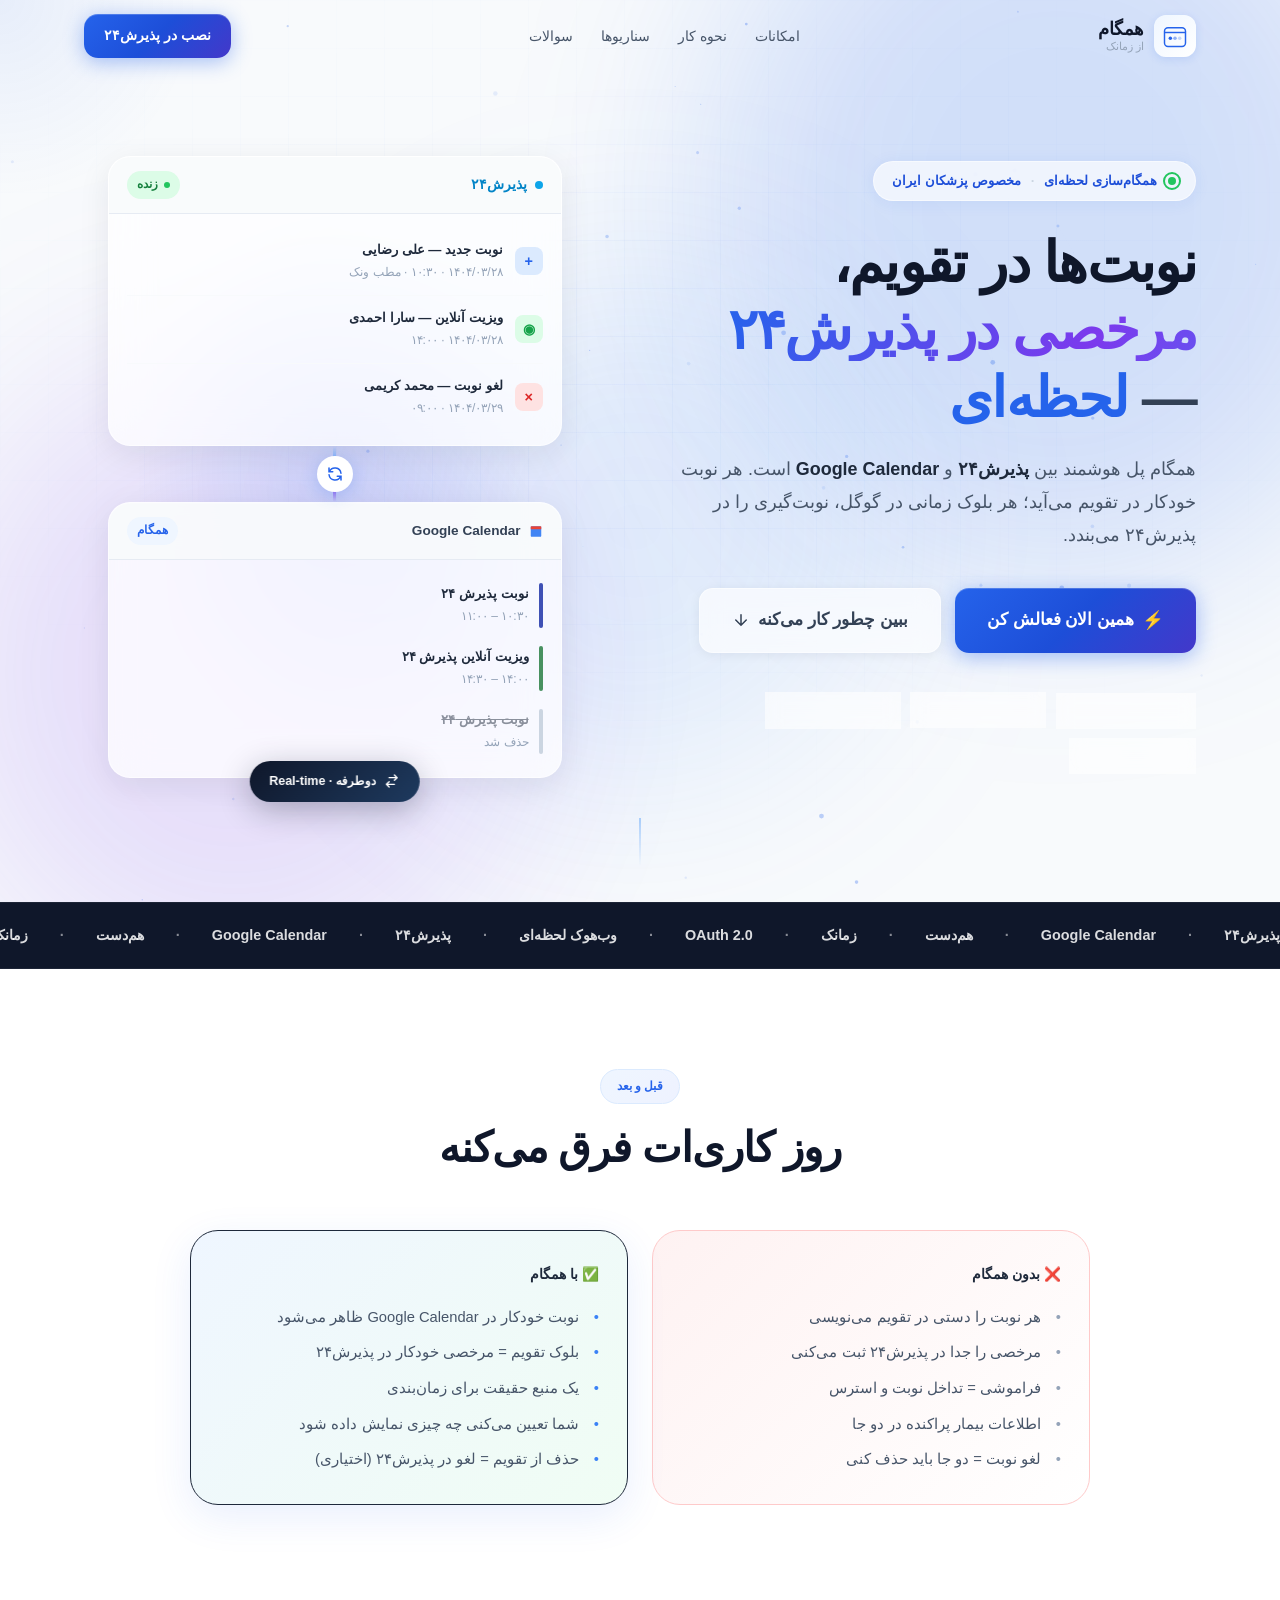
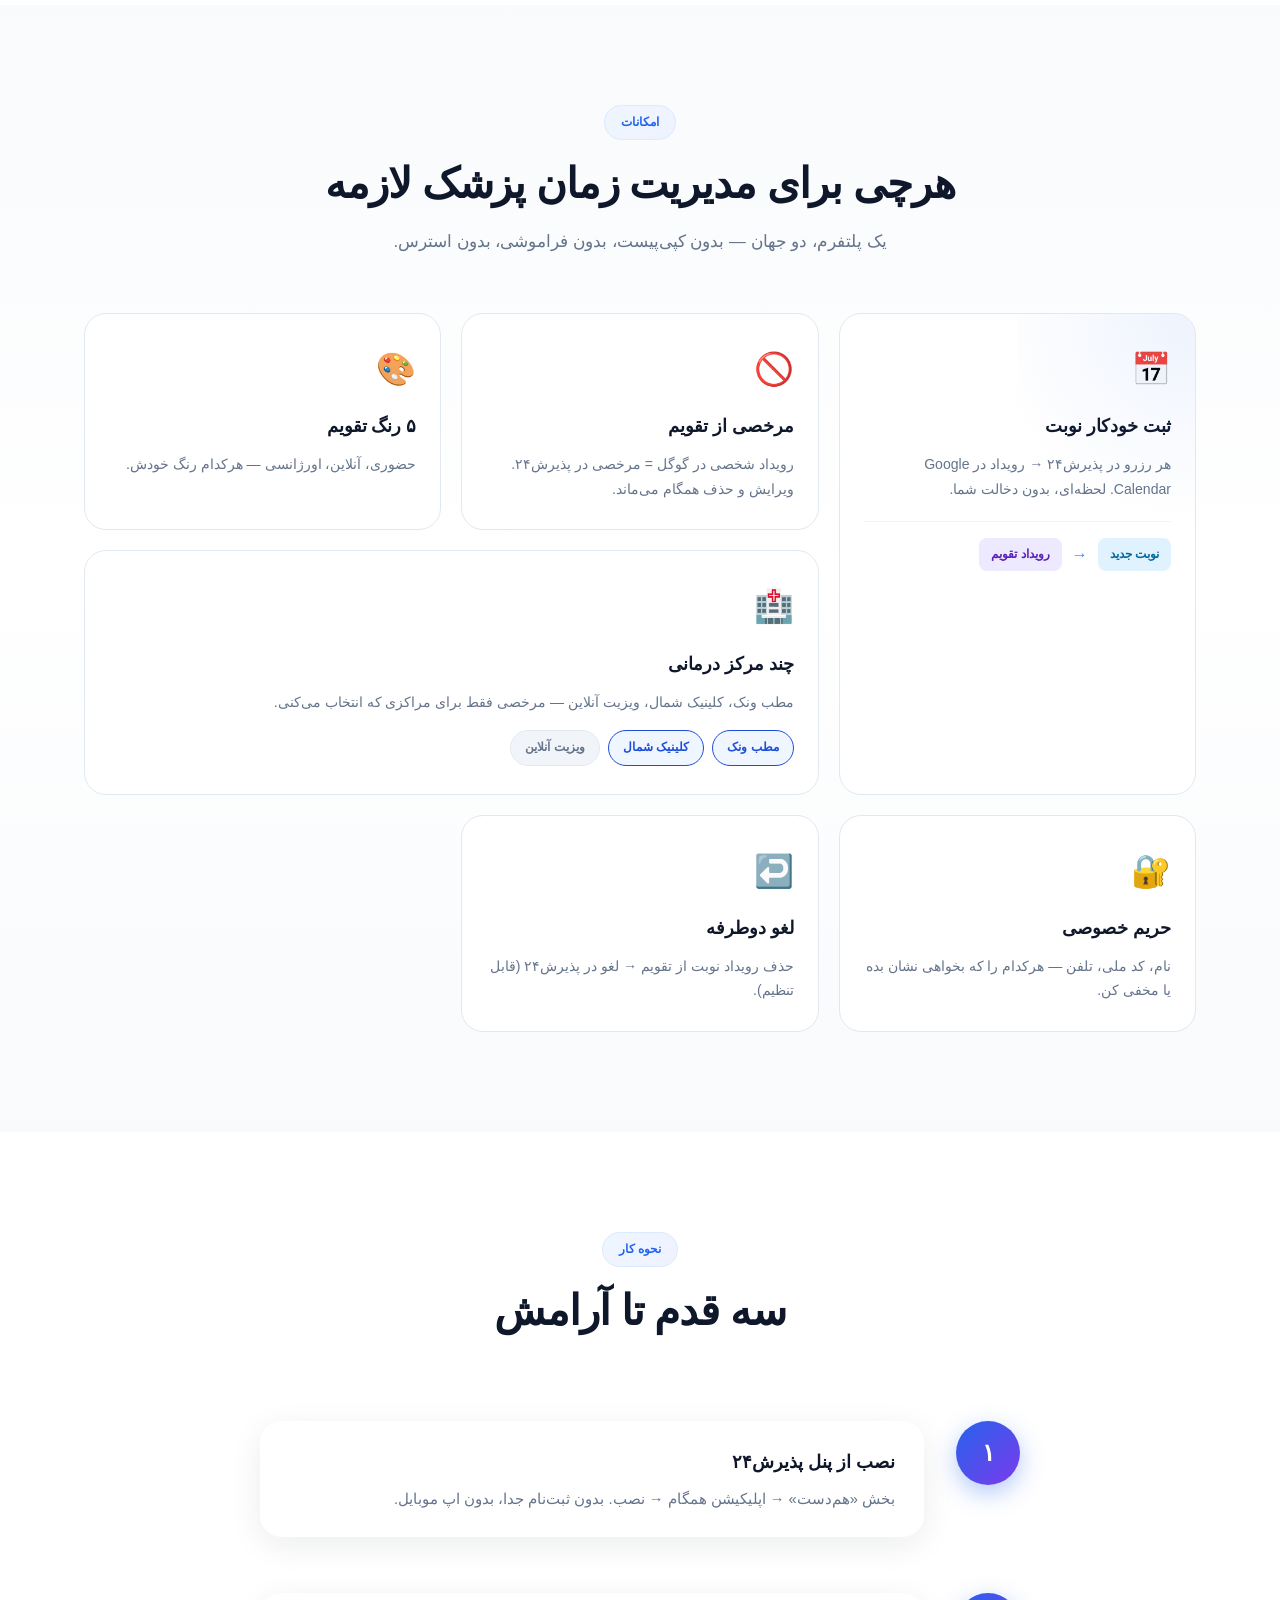
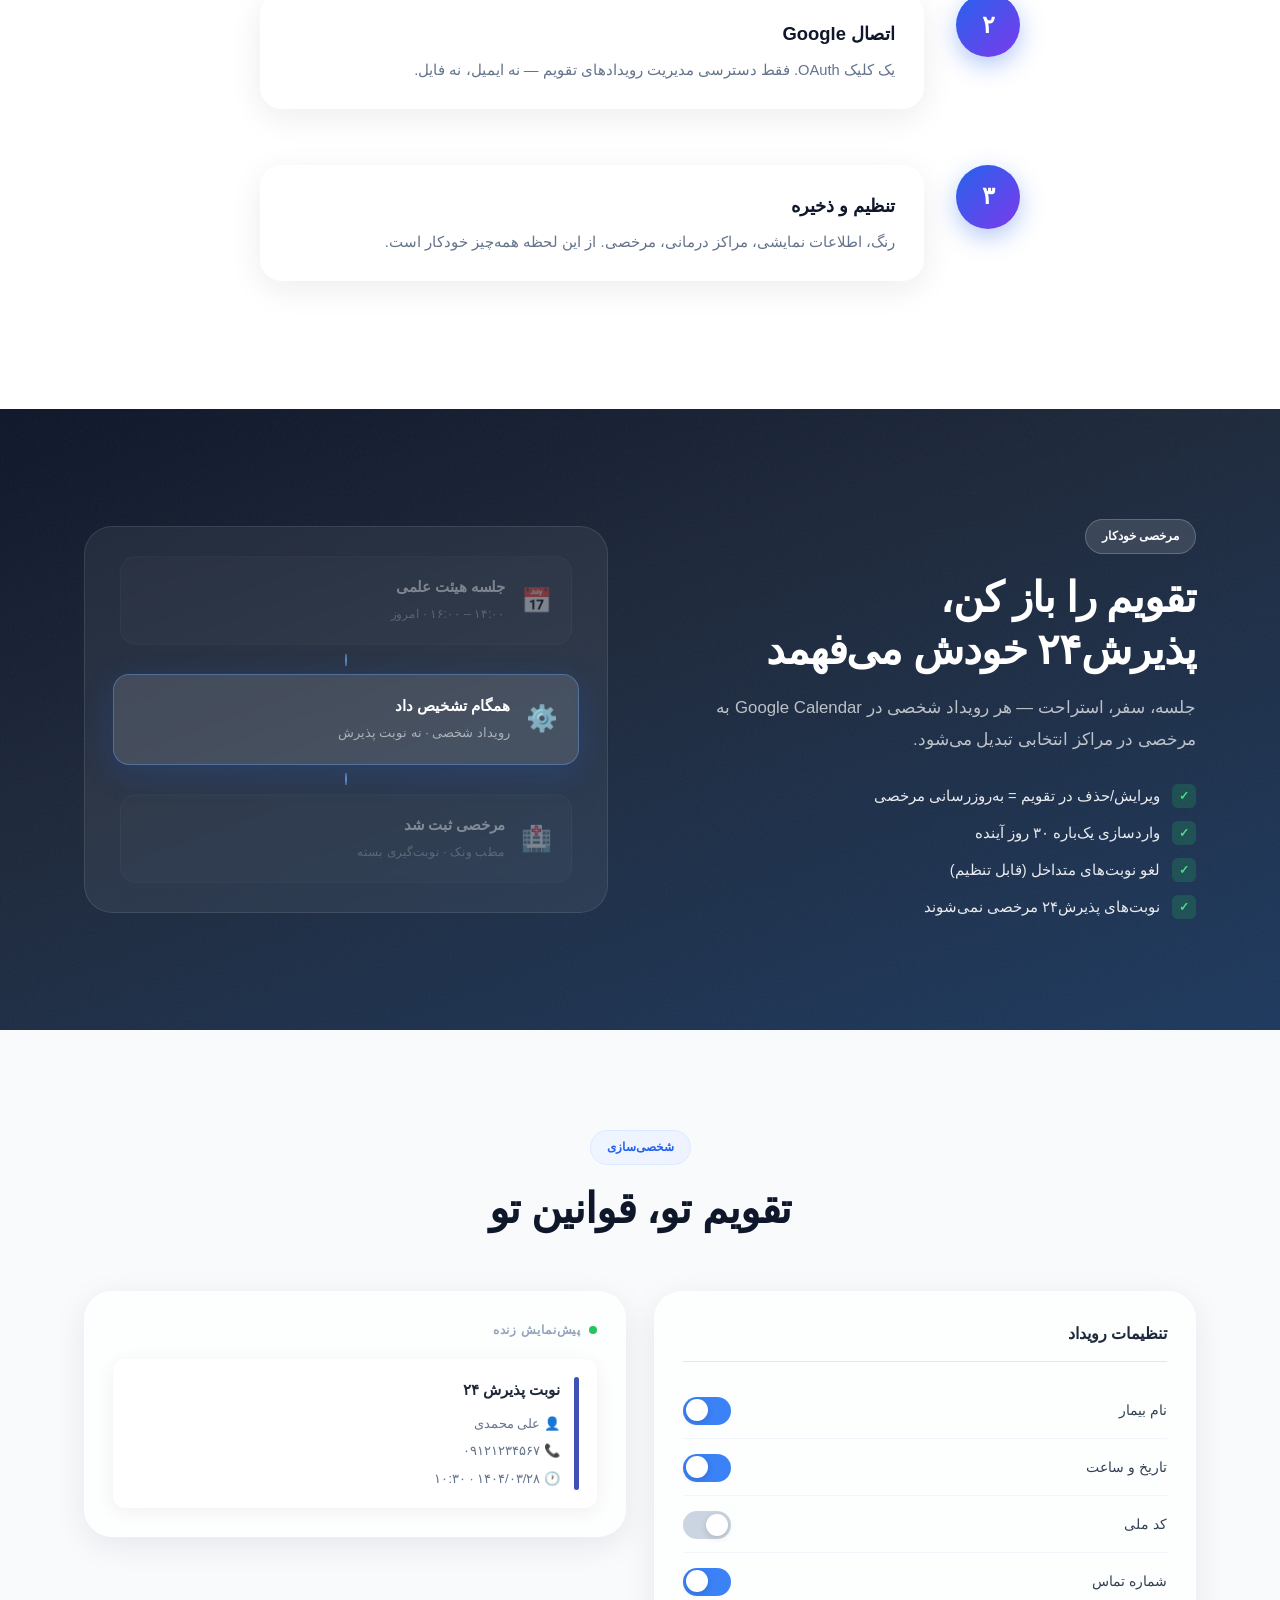
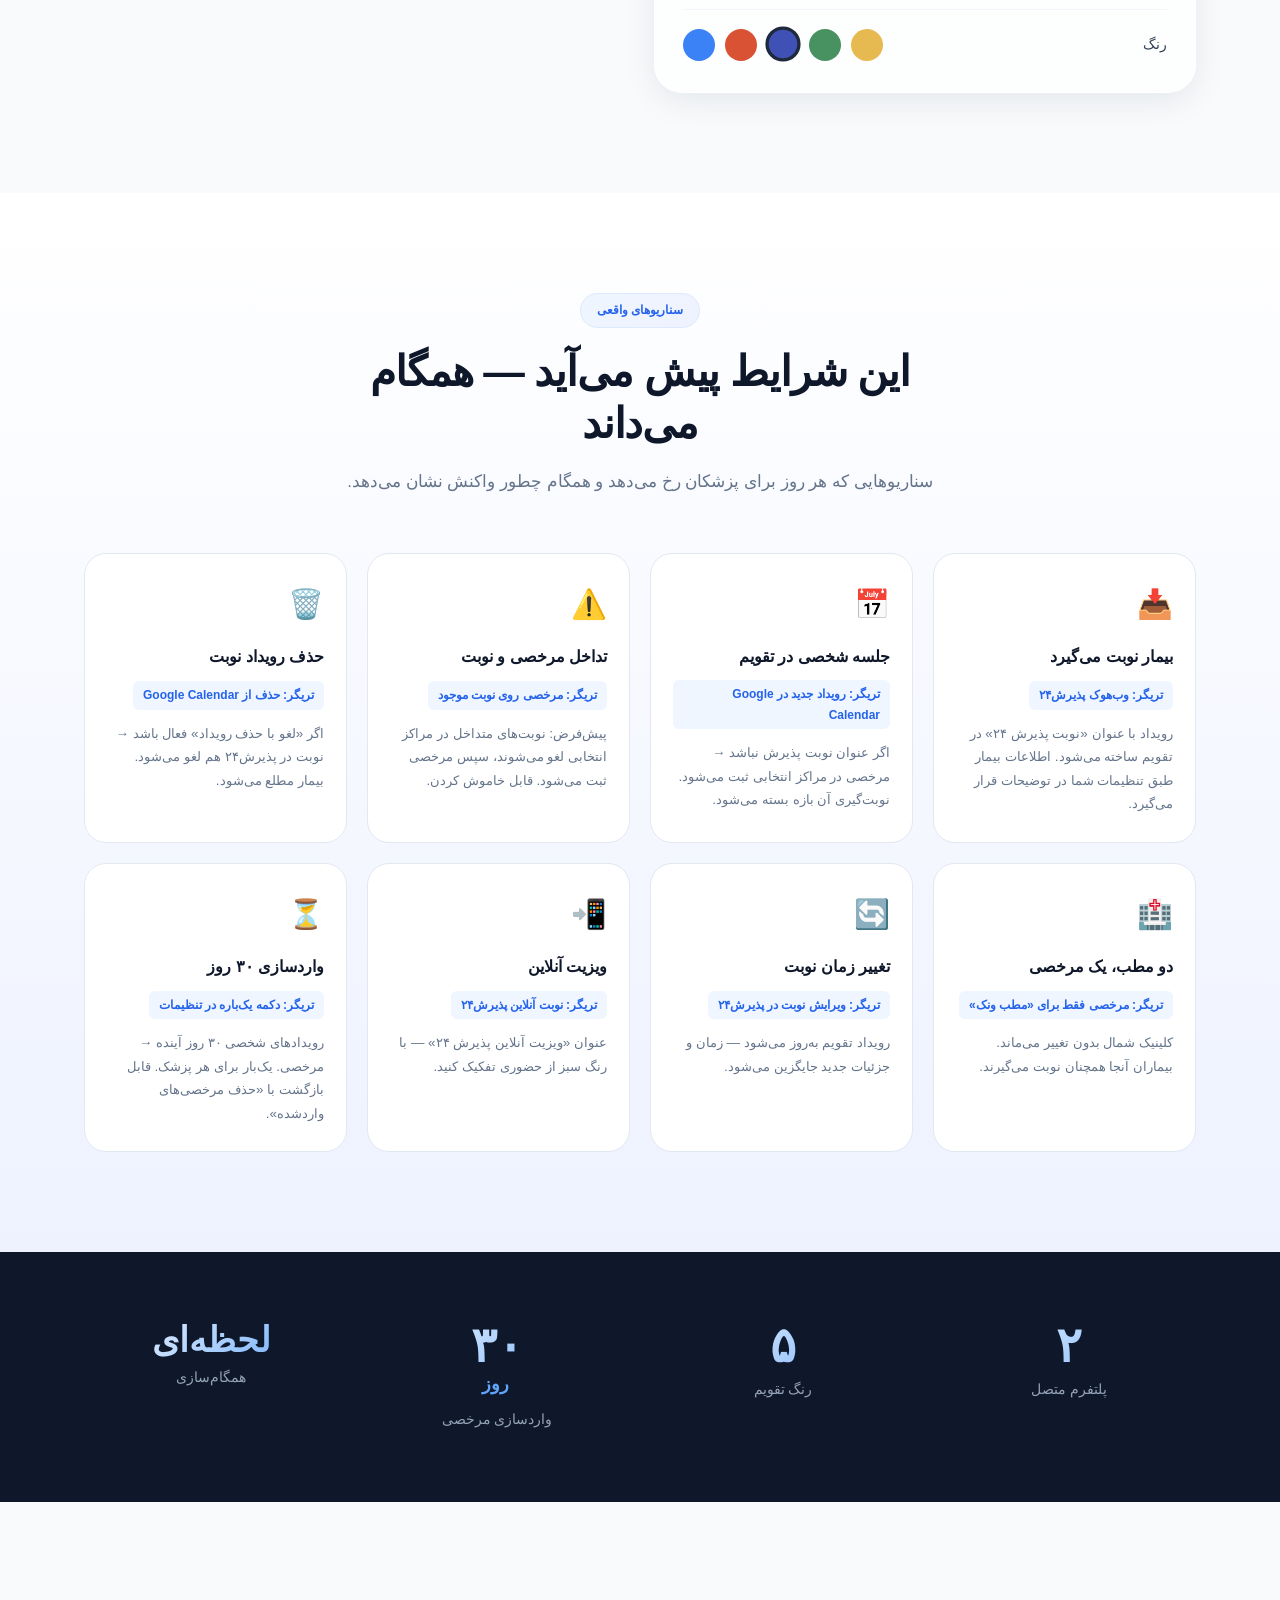
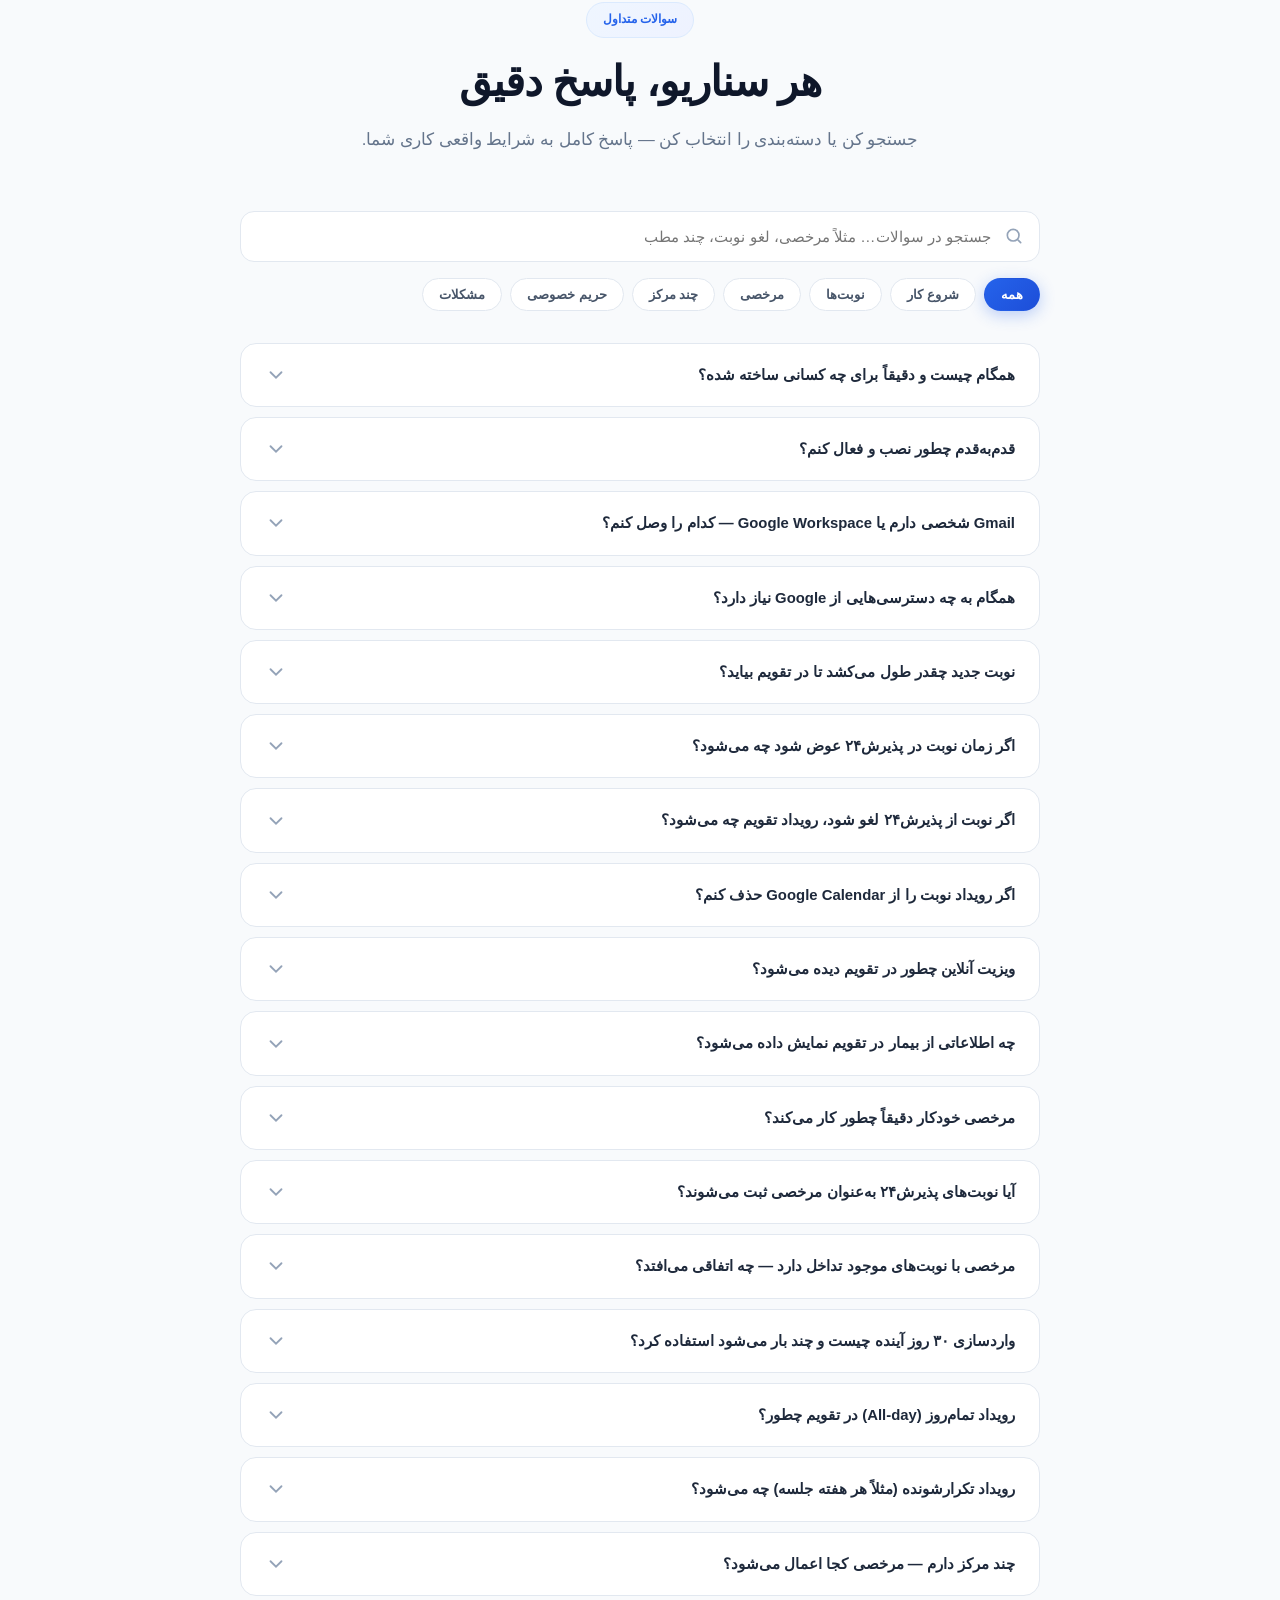
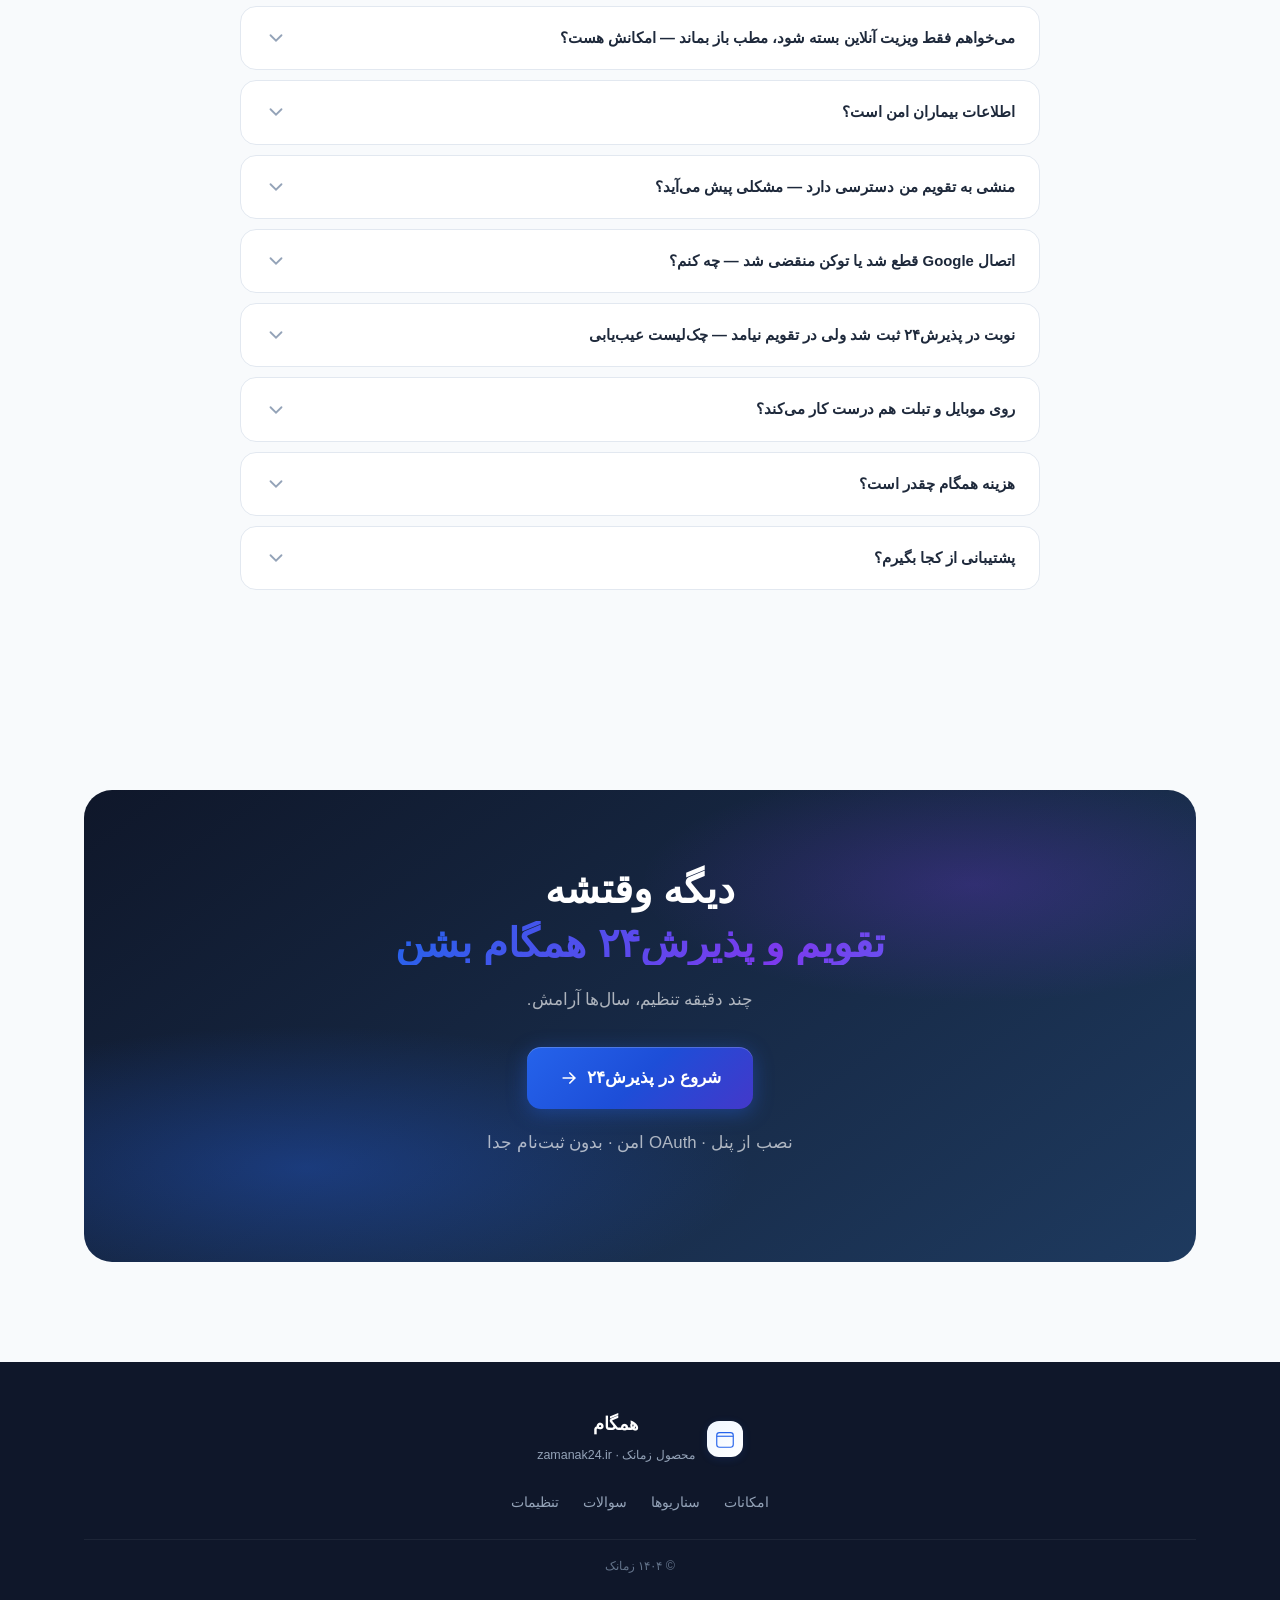
==== landing/index.html @ f2f75b4d "Initial commit" ====
<!DOCTYPE html>
<html lang="fa" dir="rtl">
<head>
    <meta charset="UTF-8">
    <meta name="viewport" content="width=device-width, initial-scale=1.0">
    <meta http-equiv="Cache-Control" content="no-cache, no-store, must-revalidate">
    <meta http-equiv="Pragma" content="no-cache">
    <meta http-equiv="Expires" content="0">
    <title>همگام | پذیرش۲۴ و Google Calendar، همیشه همگام</title>
    <meta name="description" content="همگام نوبت‌های پذیرش۲۴ را خودکار در Google Calendar ثبت می‌کند و مرخصی‌های تقویم گوگل را در پذیرش۲۴ اعمال می‌کند. مخصوص پزشکان ایرانی.">
    <link rel="preconnect" href="https://fonts.paziresh24.com" crossorigin>
    <link href="https://fonts.paziresh24.com/iran-sans-x.css" rel="stylesheet">
    <link rel="stylesheet" href="style.css?v=7c190800">
</head>
<body>

    <div class="scroll-progress" id="scrollProgress" aria-hidden="true"></div>
    <div class="cursor-glow" id="cursorGlow" aria-hidden="true"></div>

    <!-- ── Navbar ─────────────────────────────────────────── -->
    <header class="navbar" id="navbar">
        <div class="container navbar__inner">
            <a href="#" class="brand">
                <span class="brand__mark" aria-hidden="true">
                    <svg viewBox="0 0 48 48" fill="none"><rect x="6" y="10" width="36" height="32" rx="6" stroke="currentColor" stroke-width="2.5"/><path d="M6 18h36" stroke="currentColor" stroke-width="2.5"/><circle cx="16" cy="28" r="3" fill="currentColor"/><circle cx="24" cy="28" r="3" fill="currentColor" opacity="0.5"/><circle cx="32" cy="28" r="3" fill="currentColor" opacity="0.25"/></svg>
                </span>
                <span class="brand__text"><strong>همگام</strong><small>از زمانک</small></span>
            </a>
            <nav class="nav-links" aria-label="منوی اصلی">
                <a href="#features" data-nav>امکانات</a>
                <a href="#how-it-works" data-nav>نحوه کار</a>
                <a href="#scenarios" data-nav>سناریوها</a>
                <a href="#faq" data-nav>سوالات</a>
            </nav>
            <a href="https://www.paziresh24.com/_/hamgam/launcher/" class="btn btn--primary btn--sm nav-cta magnetic" target="_blank" rel="noopener">نصب در پذیرش۲۴</a>
            <button class="nav-toggle" id="navToggle" aria-label="باز کردن منو" aria-expanded="false"><span></span><span></span><span></span></button>
        </div>
        <div class="mobile-nav" id="mobileNav" hidden>
            <a href="#features">امکانات</a>
            <a href="#how-it-works">نحوه کار</a>
            <a href="#scenarios">سناریوها</a>
            <a href="#faq">سوالات</a>
            <a href="https://www.paziresh24.com/_/hamgam/launcher/" class="btn btn--primary magnetic" target="_blank" rel="noopener">نصب در پذیرش۲۴</a>
        </div>
    </header>

    <!-- ── Hero ─────────────────────────────────────────────── -->
    <section class="hero" id="hero">
        <canvas class="hero__canvas" id="particleCanvas" aria-hidden="true"></canvas>
        <div class="hero__aurora" aria-hidden="true">
            <div class="aurora aurora--1"></div>
            <div class="aurora aurora--2"></div>
            <div class="aurora aurora--3"></div>
        </div>
        <div class="hero__grid" aria-hidden="true"></div>

        <div class="container hero__content">
            <div class="hero__text">
                <div class="hero__badge reveal">
                    <span class="pulse-ring"><span class="pulse-dot"></span></span>
                    <span>همگام‌سازی لحظه‌ای</span>
                    <span class="hero__badge-divider">·</span>
                    <span>مخصوص پزشکان ایران</span>
                </div>

                <h1 class="hero__title reveal reveal--d1">
                    نوبت‌ها در تقویم،
                    <span class="shimmer-text">مرخصی در پذیرش۲۴</span>
                    <br>
                    <span class="hero__rotate-wrap">— <span id="heroRotate" class="hero__rotate">خودکار</span></span>
                </h1>

                <p class="hero__subtitle reveal reveal--d2">
                    همگام پل هوشمند بین <strong>پذیرش۲۴</strong> و <strong>Google Calendar</strong> است.
                    هر نوبت خودکار در تقویم می‌آید؛ هر بلوک زمانی در گوگل، نوبت‌گیری را در پذیرش۲۴ می‌بندد.
                </p>

                <div class="hero__actions reveal reveal--d3">
                    <a href="https://www.paziresh24.com/_/hamgam/launcher/" class="btn btn--primary btn--lg btn--shine magnetic" target="_blank" rel="noopener">
                        <span class="btn__icon">⚡</span>
                        همین الان فعالش کن
                    </a>
                    <a href="#how-it-works" class="btn btn--glass btn--lg">
                        ببین چطور کار می‌کنه
                        <svg width="18" height="18" viewBox="0 0 24 24" fill="none"><path d="M12 5v14M19 12l-7 7-7-7" stroke="currentColor" stroke-width="2" stroke-linecap="round"/></svg>
                    </a>
                </div>

                <div class="hero__trust reveal reveal--d4">
                    <div class="trust-chip"><span>🔒</span> OAuth امن گوگل</div>
                    <div class="trust-chip"><span>⚡</span> وب‌هوک لحظه‌ای</div>
                    <div class="trust-chip"><span>🏥</span> چند مرکز درمانی</div>
                    <div class="trust-chip"><span>🇮🇷</span> فارسی · تهران</div>
                </div>
            </div>

            <div class="hero__visual reveal reveal--d2" id="heroTilt">
                <div class="sync-stage">
                    <div class="sync-stage__glow"></div>
                    <div class="sync-card sync-card--p24 glass-card">
                        <div class="sync-card__header">
                            <span class="sync-logo sync-logo--p24"><span class="sync-logo__dot"></span>پذیرش۲۴</span>
                            <span class="live-badge"><span></span>زنده</span>
                        </div>
                        <div class="sync-card__body" id="p24Feed">
                            <div class="feed-item feed-item--pulse" data-feed="0">
                                <div class="feed-item__icon feed-item__icon--new">+</div>
                                <div><strong>نوبت جدید — علی رضایی</strong><span>۱۴۰۴/۰۳/۲۸ · ۱۰:۳۰ · مطب ونک</span></div>
                            </div>
                            <div class="feed-item" data-feed="1">
                                <div class="feed-item__icon feed-item__icon--online">◉</div>
                                <div><strong>ویزیت آنلاین — سارا احمدی</strong><span>۱۴۰۴/۰۳/۲۸ · ۱۴:۰۰</span></div>
                            </div>
                            <div class="feed-item" data-feed="2">
                                <div class="feed-item__icon feed-item__icon--cancel">×</div>
                                <div><strong>لغو نوبت — محمد کریمی</strong><span>۱۴۰۴/۰۳/۲۹ · ۰۹:۰۰</span></div>
                            </div>
                        </div>
                    </div>

                    <div class="sync-bridge" aria-hidden="true">
                        <div class="sync-bridge__track"></div>
                        <div class="sync-bridge__packet"></div>
                        <div class="sync-bridge__packet sync-bridge__packet--2"></div>
                        <div class="sync-bridge__icon">
                            <svg viewBox="0 0 24 24" fill="none"><path d="M4 4v5h.582m15.356 2A8.001 8.001 0 004.582 9m0 0H9m11 11v-5h-.581m0 0a8.003 8.003 0 01-15.357-2m15.357 2H15" stroke="currentColor" stroke-width="2" stroke-linecap="round"/></svg>
                        </div>
                    </div>

                    <div class="sync-card sync-card--gcal glass-card">
                        <div class="sync-card__header">
                            <span class="sync-logo sync-logo--gcal">
                                <svg width="14" height="14" viewBox="0 0 24 24"><rect x="3" y="4" width="18" height="18" rx="2" fill="#4285F4"/><rect x="3" y="4" width="18" height="5" fill="#EA4335"/></svg>
                                Google Calendar
                            </span>
                            <span class="sync-tag">همگام</span>
                        </div>
                        <div class="sync-card__body" id="gcalFeed">
                            <div class="cal-event cal-event--violet" data-cal="0">
                                <div class="cal-event__bar"></div>
                                <div><strong>نوبت پذیرش ۲۴</strong><span>۱۰:۳۰ – ۱۱:۰۰</span></div>
                            </div>
                            <div class="cal-event cal-event--green" data-cal="1">
                                <div class="cal-event__bar"></div>
                                <div><strong>ویزیت آنلاین پذیرش ۲۴</strong><span>۱۴:۰۰ – ۱۴:۳۰</span></div>
                            </div>
                            <div class="cal-event cal-event--muted" data-cal="2">
                                <div class="cal-event__bar"></div>
                                <div><strong class="cal-event--struck">نوبت پذیرش ۲۴</strong><span>حذف شد</span></div>
                            </div>
                        </div>
                    </div>

                    <div class="sync-float-badge">
                        <svg viewBox="0 0 24 24" fill="none"><path d="M8 7h12m0 0l-4-4m4 4l-4 4m0 6H4m0 0l4 4m-4-4l4-4" stroke="currentColor" stroke-width="2" stroke-linecap="round"/></svg>
                        دوطرفه · Real-time
                    </div>
                </div>
            </div>
        </div>

        <div class="hero__scroll" aria-hidden="true"><div class="hero__scroll-line"></div></div>
    </section>

    <!-- ── Marquee partners ─────────────────────────────────── -->
    <section class="marquee-section">
        <div class="marquee" aria-hidden="true">
            <div class="marquee__track">
                <span>پذیرش۲۴</span><span>·</span><span>Google Calendar</span><span>·</span><span>هم‌دست</span><span>·</span><span>زمانک</span><span>·</span><span>OAuth 2.0</span><span>·</span><span>وب‌هوک لحظه‌ای</span><span>·</span>
                <span>پذیرش۲۴</span><span>·</span><span>Google Calendar</span><span>·</span><span>هم‌دست</span><span>·</span><span>زمانک</span><span>·</span><span>OAuth 2.0</span><span>·</span><span>وب‌هوک لحظه‌ای</span><span>·</span>
            </div>
        </div>
    </section>

    <!-- ── Before / After ───────────────────────────────────── -->
    <section class="compare" id="compare">
        <div class="container">
            <div class="section-header reveal">
                <span class="section-tag">قبل و بعد</span>
                <h2 class="section-title">روز کاری‌ات فرق می‌کنه</h2>
            </div>
            <div class="compare__grid">
                <div class="compare-card compare-card--before reveal">
                    <div class="compare-card__label">❌ بدون همگام</div>
                    <ul>
                        <li>هر نوبت را دستی در تقویم می‌نویسی</li>
                        <li>مرخصی را جدا در پذیرش۲۴ ثبت می‌کنی</li>
                        <li>فراموشی = تداخل نوبت و استرس</li>
                        <li>اطلاعات بیمار پراکنده در دو جا</li>
                        <li>لغو نوبت = دو جا باید حذف کنی</li>
                    </ul>
                </div>
                <div class="compare-card compare-card--after reveal reveal--d1">
                    <div class="compare-card__label">✅ با همگام</div>
                    <ul>
                        <li>نوبت خودکار در Google Calendar ظاهر می‌شود</li>
                        <li>بلوک تقویم = مرخصی خودکار در پذیرش۲۴</li>
                        <li>یک منبع حقیقت برای زمان‌بندی</li>
                        <li>شما تعیین می‌کنی چه چیزی نمایش داده شود</li>
                        <li>حذف از تقویم = لغو در پذیرش۲۴ (اختیاری)</li>
                    </ul>
                </div>
            </div>
        </div>
    </section>

    <!-- ── Features Bento ───────────────────────────────────── -->
    <section class="features" id="features">
        <div class="container">
            <div class="section-header reveal">
                <span class="section-tag">امکانات</span>
                <h2 class="section-title">هرچی برای مدیریت زمان پزشک لازمه</h2>
                <p class="section-desc">یک پلتفرم، دو جهان — بدون کپی‌پیست، بدون فراموشی، بدون استرس.</p>
            </div>
            <div class="bento">
                <article class="bento__card bento__card--hero tilt-card reveal" data-tilt>
                    <div class="bento__glow"></div>
                    <div class="bento__icon">📅</div>
                    <h3>ثبت خودکار نوبت</h3>
                    <p>هر رزرو در پذیرش۲۴ → رویداد در Google Calendar. لحظه‌ای، بدون دخالت شما.</p>
                    <div class="bento__mini-demo">
                        <span class="mini-pill mini-pill--p24">نوبت جدید</span>
                        <span class="mini-arrow">→</span>
                        <span class="mini-pill mini-pill--gcal">رویداد تقویم</span>
                    </div>
                </article>
                <article class="bento__card tilt-card reveal reveal--d1" data-tilt>
                    <div class="bento__icon">🚫</div>
                    <h3>مرخصی از تقویم</h3>
                    <p>رویداد شخصی در گوگل = مرخصی در پذیرش۲۴. ویرایش و حذف همگام می‌ماند.</p>
                </article>
                <article class="bento__card tilt-card reveal reveal--d2" data-tilt>
                    <div class="bento__icon">🎨</div>
                    <h3>۵ رنگ تقویم</h3>
                    <p>حضوری، آنلاین، اورژانسی — هرکدام رنگ خودش.</p>
                </article>
                <article class="bento__card bento__card--wide tilt-card reveal" data-tilt>
                    <div class="bento__icon">🏥</div>
                    <h3>چند مرکز درمانی</h3>
                    <p>مطب ونک، کلینیک شمال، ویزیت آنلاین — مرخصی فقط برای مراکزی که انتخاب می‌کنی.</p>
                    <div class="center-chips">
                        <span class="center-chip center-chip--on">مطب ونک</span>
                        <span class="center-chip center-chip--on">کلینیک شمال</span>
                        <span class="center-chip">ویزیت آنلاین</span>
                    </div>
                </article>
                <article class="bento__card tilt-card reveal reveal--d1" data-tilt>
                    <div class="bento__icon">🔐</div>
                    <h3>حریم خصوصی</h3>
                    <p>نام، کد ملی، تلفن — هرکدام را که بخواهی نشان بده یا مخفی کن.</p>
                </article>
                <article class="bento__card tilt-card reveal reveal--d2" data-tilt>
                    <div class="bento__icon">↩️</div>
                    <h3>لغو دوطرفه</h3>
                    <p>حذف رویداد نوبت از تقویم → لغو در پذیرش۲۴ (قابل تنظیم).</p>
                </article>
            </div>
        </div>
    </section>

    <!-- ── How it works ─────────────────────────────────────── -->
    <section class="how-it-works" id="how-it-works">
        <div class="container">
            <div class="section-header reveal">
                <span class="section-tag">نحوه کار</span>
                <h2 class="section-title">سه قدم تا آرامش</h2>
            </div>
            <div class="timeline">
                <div class="timeline__step reveal" data-step="1">
                    <div class="timeline__node"><span>۱</span></div>
                    <div class="timeline__card glass-card">
                        <h3>نصب از پنل پذیرش۲۴</h3>
                        <p>بخش «هم‌دست» → اپلیکیشن همگام → نصب. بدون ثبت‌نام جدا، بدون اپ موبایل.</p>
                    </div>
                </div>
                <div class="timeline__step reveal reveal--d1" data-step="2">
                    <div class="timeline__node"><span>۲</span></div>
                    <div class="timeline__card glass-card">
                        <h3>اتصال Google</h3>
                        <p>یک کلیک OAuth. فقط دسترسی مدیریت رویدادهای تقویم — نه ایمیل، نه فایل.</p>
                    </div>
                </div>
                <div class="timeline__step reveal reveal--d2" data-step="3">
                    <div class="timeline__node"><span>۳</span></div>
                    <div class="timeline__card glass-card">
                        <h3>تنظیم و ذخیره</h3>
                        <p>رنگ، اطلاعات نمایشی، مراکز درمانی، مرخصی. از این لحظه همه‌چیز خودکار است.</p>
                    </div>
                </div>
            </div>
        </div>
    </section>

    <!-- ── Vacation ─────────────────────────────────────────── -->
    <section class="vacation" id="vacation">
        <div class="vacation__noise" aria-hidden="true"></div>
        <div class="container vacation__inner">
            <div class="vacation__text reveal">
                <span class="section-tag section-tag--light">مرخصی خودکار</span>
                <h2 class="section-title section-title--light">تقویم را باز کن،<br>پذیرش۲۴ خودش می‌فهمد</h2>
                <p class="vacation__desc">جلسه، سفر، استراحت — هر رویداد شخصی در Google Calendar به مرخصی در مراکز انتخابی تبدیل می‌شود.</p>
                <div class="vacation__features">
                    <div class="vac-feat"><span>✓</span> ویرایش/حذف در تقویم = به‌روزرسانی مرخصی</div>
                    <div class="vac-feat"><span>✓</span> واردسازی یک‌باره ۳۰ روز آینده</div>
                    <div class="vac-feat"><span>✓</span> لغو نوبت‌های متداخل (قابل تنظیم)</div>
                    <div class="vac-feat"><span>✓</span> نوبت‌های پذیرش۲۴ مرخصی نمی‌شوند</div>
                </div>
            </div>
            <div class="vacation__demo reveal reveal--d1" id="vacationDemo">
                <div class="vac-demo__step vac-demo__step--active" data-vac="0">
                    <div class="vac-demo__icon">📅</div>
                    <div><strong>جلسه هیئت علمی</strong><span>۱۴:۰۰ – ۱۶:۰۰ · امروز</span></div>
                </div>
                <div class="vac-demo__connector"><div class="vac-demo__pulse"></div></div>
                <div class="vac-demo__step" data-vac="1">
                    <div class="vac-demo__icon">⚙️</div>
                    <div><strong>همگام تشخیص داد</strong><span>رویداد شخصی · نه نوبت پذیرش</span></div>
                </div>
                <div class="vac-demo__connector"><div class="vac-demo__pulse"></div></div>
                <div class="vac-demo__step" data-vac="2">
                    <div class="vac-demo__icon">🏥</div>
                    <div><strong>مرخصی ثبت شد</strong><span>مطب ونک · نوبت‌گیری بسته</span></div>
                </div>
            </div>
        </div>
    </section>

    <!-- ── Customize interactive ────────────────────────────── -->
    <section class="customize" id="customize">
        <div class="container">
            <div class="section-header reveal">
                <span class="section-tag">شخصی‌سازی</span>
                <h2 class="section-title">تقویم تو، قوانین تو</h2>
            </div>
            <div class="customize__stage reveal">
                <div class="customize__controls glass-card">
                    <h3>تنظیمات رویداد</h3>
                    <label class="ctrl-row"><span>نام بیمار</span><input type="checkbox" class="ctrl-toggle" data-field="name" checked></label>
                    <label class="ctrl-row"><span>تاریخ و ساعت</span><input type="checkbox" class="ctrl-toggle" data-field="datetime" checked></label>
                    <label class="ctrl-row"><span>کد ملی</span><input type="checkbox" class="ctrl-toggle" data-field="nationalId"></label>
                    <label class="ctrl-row"><span>شماره تماس</span><input type="checkbox" class="ctrl-toggle" data-field="phone" checked></label>
                    <div class="ctrl-colors">
                        <span>رنگ</span>
                        <div class="ctrl-dots">
                            <button type="button" class="ctrl-dot" data-color="yellow" style="--c:#E7BA51" aria-label="زرد"></button>
                            <button type="button" class="ctrl-dot" data-color="green" style="--c:#489160" aria-label="سبز"></button>
                            <button type="button" class="ctrl-dot active" data-color="blue" style="--c:#3f51b5" aria-label="آبی"></button>
                            <button type="button" class="ctrl-dot" data-color="red" style="--c:#DA5234" aria-label="قرمز"></button>
                            <button type="button" class="ctrl-dot" data-color="sky" style="--c:#3b82f6" aria-label="آسمانی"></button>
                        </div>
                    </div>
                </div>
                <div class="customize__preview glass-card" id="livePreview">
                    <div class="preview-header"><span class="preview-dot"></span>پیش‌نمایش زنده</div>
                    <div class="preview-event">
                        <div class="preview-event__bar" id="previewBar"></div>
                        <div class="preview-event__body">
                            <strong>نوبت پذیرش ۲۴</strong>
                            <div class="preview-event__lines" id="previewLines">
                                <span data-line="name">👤 علی محمدی</span>
                                <span data-line="phone">📞 ۰۹۱۲۱۲۳۴۵۶۷</span>
                                <span data-line="datetime">🕐 ۱۴۰۴/۰۳/۲۸ · ۱۰:۳۰</span>
                            </div>
                        </div>
                    </div>
                </div>
            </div>
        </div>
    </section>

    <!-- ── Scenarios ────────────────────────────────────────── -->
    <section class="scenarios" id="scenarios">
        <div class="container">
            <div class="section-header reveal">
                <span class="section-tag">سناریوهای واقعی</span>
                <h2 class="section-title">این شرایط پیش می‌آید — همگام می‌داند</h2>
                <p class="section-desc">سناریوهایی که هر روز برای پزشکان رخ می‌دهد و همگام چطور واکنش نشان می‌دهد.</p>
            </div>
            <div class="scenario-grid">
                <article class="scenario-card reveal" data-scenario>
                    <div class="scenario-card__icon">📥</div>
                    <h3>بیمار نوبت می‌گیرد</h3>
                    <p class="scenario-card__trigger">تریگر: وب‌هوک پذیرش۲۴</p>
                    <p class="scenario-card__result">رویداد با عنوان «نوبت پذیرش ۲۴» در تقویم ساخته می‌شود. اطلاعات بیمار طبق تنظیمات شما در توضیحات قرار می‌گیرد.</p>
                </article>
                <article class="scenario-card reveal reveal--d1" data-scenario>
                    <div class="scenario-card__icon">📅</div>
                    <h3>جلسه شخصی در تقویم</h3>
                    <p class="scenario-card__trigger">تریگر: رویداد جدید در Google Calendar</p>
                    <p class="scenario-card__result">اگر عنوان نوبت پذیرش نباشد → مرخصی در مراکز انتخابی ثبت می‌شود. نوبت‌گیری آن بازه بسته می‌شود.</p>
                </article>
                <article class="scenario-card reveal reveal--d2" data-scenario>
                    <div class="scenario-card__icon">⚠️</div>
                    <h3>تداخل مرخصی و نوبت</h3>
                    <p class="scenario-card__trigger">تریگر: مرخصی روی نوبت موجود</p>
                    <p class="scenario-card__result">پیش‌فرض: نوبت‌های متداخل در مراکز انتخابی لغو می‌شوند، سپس مرخصی ثبت می‌شود. قابل خاموش کردن.</p>
                </article>
                <article class="scenario-card reveal" data-scenario>
                    <div class="scenario-card__icon">🗑️</div>
                    <h3>حذف رویداد نوبت</h3>
                    <p class="scenario-card__trigger">تریگر: حذف از Google Calendar</p>
                    <p class="scenario-card__result">اگر «لغو با حذف رویداد» فعال باشد → نوبت در پذیرش۲۴ هم لغو می‌شود. بیمار مطلع می‌شود.</p>
                </article>
                <article class="scenario-card reveal reveal--d1" data-scenario>
                    <div class="scenario-card__icon">🏥</div>
                    <h3>دو مطب، یک مرخصی</h3>
                    <p class="scenario-card__trigger">تریگر: مرخصی فقط برای «مطب ونک»</p>
                    <p class="scenario-card__result">کلینیک شمال بدون تغییر می‌ماند. بیماران آنجا همچنان نوبت می‌گیرند.</p>
                </article>
                <article class="scenario-card reveal reveal--d2" data-scenario>
                    <div class="scenario-card__icon">🔄</div>
                    <h3>تغییر زمان نوبت</h3>
                    <p class="scenario-card__trigger">تریگر: ویرایش نوبت در پذیرش۲۴</p>
                    <p class="scenario-card__result">رویداد تقویم به‌روز می‌شود — زمان و جزئیات جدید جایگزین می‌شود.</p>
                </article>
                <article class="scenario-card reveal" data-scenario>
                    <div class="scenario-card__icon">📲</div>
                    <h3>ویزیت آنلاین</h3>
                    <p class="scenario-card__trigger">تریگر: نوبت آنلاین پذیرش۲۴</p>
                    <p class="scenario-card__result">عنوان «ویزیت آنلاین پذیرش ۲۴» — با رنگ سبز از حضوری تفکیک کنید.</p>
                </article>
                <article class="scenario-card reveal reveal--d1" data-scenario>
                    <div class="scenario-card__icon">⏳</div>
                    <h3>واردسازی ۳۰ روز</h3>
                    <p class="scenario-card__trigger">تریگر: دکمه یک‌باره در تنظیمات</p>
                    <p class="scenario-card__result">رویدادهای شخصی ۳۰ روز آینده → مرخصی. یک‌بار برای هر پزشک. قابل بازگشت با «حذف مرخصی‌های واردشده».</p>
                </article>
            </div>
        </div>
    </section>

    <!-- ── Stats ────────────────────────────────────────────── -->
    <section class="stats">
        <div class="container stats__row">
            <div class="stat-block reveal"><span class="stat-block__num" data-count="2">۰</span><span class="stat-block__lbl">پلتفرم متصل</span></div>
            <div class="stat-block reveal reveal--d1"><span class="stat-block__num" data-count="5">۰</span><span class="stat-block__lbl">رنگ تقویم</span></div>
            <div class="stat-block reveal reveal--d2"><span class="stat-block__num" data-count="30">۰</span><span class="stat-block__suffix">روز</span><span class="stat-block__lbl">واردسازی مرخصی</span></div>
            <div class="stat-block reveal reveal--d3"><span class="stat-block__num stat-block__num--txt">لحظه‌ای</span><span class="stat-block__lbl">همگام‌سازی</span></div>
        </div>
    </section>

    <!-- ── FAQ ──────────────────────────────────────────────── -->
    <section class="faq" id="faq">
        <div class="container">
            <div class="section-header reveal">
                <span class="section-tag">سوالات متداول</span>
                <h2 class="section-title">هر سناریو، پاسخ دقیق</h2>
                <p class="section-desc">جستجو کن یا دسته‌بندی را انتخاب کن — پاسخ کامل به شرایط واقعی کاری شما.</p>
            </div>

            <div class="faq__toolbar reveal">
                <div class="faq__search-wrap">
                    <svg viewBox="0 0 24 24" fill="none" aria-hidden="true"><circle cx="11" cy="11" r="7" stroke="currentColor" stroke-width="2"/><path d="M20 20l-3-3" stroke="currentColor" stroke-width="2" stroke-linecap="round"/></svg>
                    <input type="search" id="faqSearch" class="faq__search" placeholder="جستجو در سوالات… مثلاً مرخصی، لغو نوبت، چند مطب" autocomplete="off">
                </div>
                <div class="faq__cats" id="faqCats" role="tablist">
                    <button type="button" class="faq__cat active" data-cat="all">همه</button>
                    <button type="button" class="faq__cat" data-cat="start">شروع کار</button>
                    <button type="button" class="faq__cat" data-cat="appointments">نوبت‌ها</button>
                    <button type="button" class="faq__cat" data-cat="vacation">مرخصی</button>
                    <button type="button" class="faq__cat" data-cat="centers">چند مرکز</button>
                    <button type="button" class="faq__cat" data-cat="privacy">حریم خصوصی</button>
                    <button type="button" class="faq__cat" data-cat="issues">مشکلات</button>
                </div>
            </div>

            <div class="faq__list" id="faqList">

                <details class="faq-item reveal" data-cat="start" data-keywords="همگام چیست زمانک پزشک پذیرش">
                    <summary><span class="faq-item__q">همگام چیست و دقیقاً برای چه کسانی ساخته شده؟</span><svg class="faq-chevron" viewBox="0 0 24 24" fill="none"><path d="M6 9l6 6 6-6" stroke="currentColor" stroke-width="2" stroke-linecap="round"/></svg></summary>
                    <div class="faq-item__body">
                        <p><strong>همگام</strong> محصولی از برند <strong>زمانک</strong> است که پزشکان و ارائه‌دهندگان درمانیِ کاربر <strong>پذیرش۲۴</strong> را به <strong>Google Calendar</strong> وصل می‌کند.</p>
                        <p>اگر هر روز نوبت می‌گیرید، چند مطب یا کلینیک دارید، و از تقویم گوگل برای برنامه‌ریزی استفاده می‌کنید — همگام برای شماست. بیماران مستقیماً از همگام استفاده نمی‌کنند.</p>
                    </div>
                </details>

                <details class="faq-item reveal" data-cat="start" data-keywords="نصب هم‌دست hamdast راه‌اندازی">
                    <summary><span class="faq-item__q">قدم‌به‌قدم چطور نصب و فعال کنم؟</span><svg class="faq-chevron" viewBox="0 0 24 24" fill="none"><path d="M6 9l6 6 6-6" stroke="currentColor" stroke-width="2" stroke-linecap="round"/></svg></summary>
                    <div class="faq-item__body">
                        <ol>
                            <li>وارد <strong>پنل پذیرش۲۴</strong> شوید.</li>
                            <li>به بخش <strong>هم‌دست (Hamdast)</strong> بروید و اپلیکیشن <strong>همگام</strong> را نصب کنید.</li>
                            <li>روی دکمه همگام کلیک کنید — تنظیمات در iframe باز می‌شود.</li>
                            <li>حساب <strong>Google</strong> را متصل کنید (OAuth).</li>
                            <li>رنگ، فیلدهای نمایشی، مراکز درمانی و مرخصی را تنظیم و <strong>ذخیره</strong> کنید.</li>
                        </ol>
                        <p>نیازی به ثبت‌نام جدا در zamanak24.ir یا نصب اپ موبایل نیست.</p>
                    </div>
                </details>

                <details class="faq-item reveal" data-cat="start" data-keywords="gmail workspace حساب گوگل">
                    <summary><span class="faq-item__q">Gmail شخصی دارم یا Google Workspace — کدام را وصل کنم؟</span><svg class="faq-chevron" viewBox="0 0 24 24" fill="none"><path d="M6 9l6 6 6-6" stroke="currentColor" stroke-width="2" stroke-linecap="round"/></svg></summary>
                    <div class="faq-item__body">
                        <p>هر دو کار می‌کنند. معمولاً همان حسابی را وصل کنید که روزانه تقویمش را می‌بینید. اگر منشی به تقویم مشترک دسترسی دارد، همان تقویمی را انتخاب کنید که نوبت‌ها باید آنجا ظاهر شوند.</p>
                        <p>بعداً از تنظیمات همگام می‌توانید حساب را عوض کنید یا اتصال را قطع کنید.</p>
                    </div>
                </details>

                <details class="faq-item reveal" data-cat="start" data-keywords="دسترسی oauth calendar.events امنیت">
                    <summary><span class="faq-item__q">همگام به چه دسترسی‌هایی از Google نیاز دارد؟</span><svg class="faq-chevron" viewBox="0 0 24 24" fill="none"><path d="M6 9l6 6 6-6" stroke="currentColor" stroke-width="2" stroke-linecap="round"/></svg></summary>
                    <div class="faq-item__body">
                        <p>فقط <strong>مدیریت رویدادهای تقویم</strong> (<code>calendar.events</code>) — برای ساخت، ویرایش و حذف رویدادهای نوبت و شنیدن تغییرات مرخصی.</p>
                        <p>به ایمیل، Drive، Contacts یا سایر سرویس‌های گوگل دسترسی ندارد. اتصال استاندارد OAuth 2.0 است.</p>
                    </div>
                </details>

                <details class="faq-item reveal" data-cat="appointments" data-keywords="نوبت جدید سرعت لحظه‌ای webhook">
                    <summary><span class="faq-item__q">نوبت جدید چقدر طول می‌کشد تا در تقویم بیاید؟</span><svg class="faq-chevron" viewBox="0 0 24 24" fill="none"><path d="M6 9l6 6 6-6" stroke="currentColor" stroke-width="2" stroke-linecap="round"/></svg></summary>
                    <div class="faq-item__body">
                        <p><strong>معمولاً چند ثانیه.</strong> به محض ثبت نوبت، پذیرش۲۴ وب‌هوک می‌فرستد و همگام رویداد را در Google Calendar می‌سازد. نیازی به رفرش دستی نیست — تقویم گوگل خودش به‌روز می‌شود.</p>
                    </div>
                </details>

                <details class="faq-item reveal" data-cat="appointments" data-keywords="ویرایش نوبت تغییر زمان">
                    <summary><span class="faq-item__q">اگر زمان نوبت در پذیرش۲۴ عوض شود چه می‌شود؟</span><svg class="faq-chevron" viewBox="0 0 24 24" fill="none"><path d="M6 9l6 6 6-6" stroke="currentColor" stroke-width="2" stroke-linecap="round"/></svg></summary>
                    <div class="faq-item__body">
                        <p>همگام رویداد مربوطه در تقویم را <strong>به‌روزرسانی</strong> می‌کند — ساعت جدید و جزئیات تازه جایگزین می‌شود. نیازی به ساخت رویداد جدید یا حذف دستی نیست.</p>
                    </div>
                </details>

                <details class="faq-item reveal" data-cat="appointments" data-keywords="لغو نوبت پذیرش۲۴">
                    <summary><span class="faq-item__q">اگر نوبت از پذیرش۲۴ لغو شود، رویداد تقویم چه می‌شود؟</span><svg class="faq-chevron" viewBox="0 0 24 24" fill="none"><path d="M6 9l6 6 6-6" stroke="currentColor" stroke-width="2" stroke-linecap="round"/></svg></summary>
                    <div class="faq-item__body">
                        <p>رویداد مربوطه در Google Calendar <strong>حذف یا به‌روز</strong> می‌شود تا با وضعیت پذیرش۲۴ هماهنگ بماند. دیگر رویداد «شبح» در تقویم نمی‌ماند.</p>
                    </div>
                </details>

                <details class="faq-item reveal" data-cat="appointments" data-keywords="حذف تقویم لغو">
                    <summary><span class="faq-item__q">اگر رویداد نوبت را از Google Calendar حذف کنم؟</span><svg class="faq-chevron" viewBox="0 0 24 24" fill="none"><path d="M6 9l6 6 6-6" stroke="currentColor" stroke-width="2" stroke-linecap="round"/></svg></summary>
                    <div class="faq-item__body">
                        <p>اگر گزینه <strong>«لغو نوبت با حذف رویداد»</strong> روشن باشد → نوبت در پذیرش۲۴ هم <strong>لغو</strong> می‌شود.</p>
                        <p>اگر خاموش باشد → فقط رویداد تقویم حذف می‌شود و نوبت پذیرش۲۴ سر جایش می‌ماند. این رفتار را خودتان انتخاب می‌کنید.</p>
                    </div>
                </details>

                <details class="faq-item reveal" data-cat="appointments" data-keywords="آنلاین ویزیت آنلاین">
                    <summary><span class="faq-item__q">ویزیت آنلاین چطور در تقویم دیده می‌شود؟</span><svg class="faq-chevron" viewBox="0 0 24 24" fill="none"><path d="M6 9l6 6 6-6" stroke="currentColor" stroke-width="2" stroke-linecap="round"/></svg></summary>
                    <div class="faq-item__body">
                        <p>با عنوان <strong>«ویزیت آنلاین پذیرش ۲۴»</strong> ثبت می‌شود. پیشنهاد: رنگ <strong>سبز</strong> برای آنلاین و رنگ دیگر برای حضوری — یک نگاه به تقویم، تفکیک فوری.</p>
                    </div>
                </details>

                <details class="faq-item reveal" data-cat="appointments" data-keywords="اطلاعات بیمار نام کد ملی تلفن">
                    <summary><span class="faq-item__q">چه اطلاعاتی از بیمار در تقویم نمایش داده می‌شود؟</span><svg class="faq-chevron" viewBox="0 0 24 24" fill="none"><path d="M6 9l6 6 6-6" stroke="currentColor" stroke-width="2" stroke-linecap="round"/></svg></summary>
                    <div class="faq-item__body">
                        <p>شما کنترل دارید — هر کدام جداگانه روشن/خاموش:</p>
                        <ul>
                            <li>نام بیمار</li>
                            <li>تاریخ و ساعت نوبت</li>
                            <li>کد ملی</li>
                            <li>شماره تماس</li>
                        </ul>
                        <p>مثال: فقط ساعت را نشان بدهید و نام/تلفن را مخفی کنید — مناسب وقتی تقویم را با دیگران به اشتراک می‌گذارید.</p>
                    </div>
                </details>

                <details class="faq-item reveal" data-cat="vacation" data-keywords="مرخصی خودکار چگونه">
                    <summary><span class="faq-item__q">مرخصی خودکار دقیقاً چطور کار می‌کند؟</span><svg class="faq-chevron" viewBox="0 0 24 24" fill="none"><path d="M6 9l6 6 6-6" stroke="currentColor" stroke-width="2" stroke-linecap="round"/></svg></summary>
                    <div class="faq-item__body">
                        <ol>
                            <li>«ثبت خودکار مرخصی» را در تنظیمات فعال کنید.</li>
                            <li>مراکز درمانی هدف را انتخاب کنید.</li>
                            <li>رویداد شخصی در Google Calendar بسازید (مثلاً «جلسه»، «سفر»).</li>
                            <li>همگام همان بازه را به‌عنوان <strong>مرخصی</strong> در پذیرش۲۴ ثبت می‌کند.</li>
                            <li>ویرایش یا حذف رویداد → مرخصی هم به‌روز یا حذف می‌شود.</li>
                        </ol>
                    </div>
                </details>

                <details class="faq-item reveal" data-cat="vacation" data-keywords="نوبت پذیرش مرخصی نمی‌شود">
                    <summary><span class="faq-item__q">آیا نوبت‌های پذیرش۲۴ به‌عنوان مرخصی ثبت می‌شوند؟</span><svg class="faq-chevron" viewBox="0 0 24 24" fill="none"><path d="M6 9l6 6 6-6" stroke="currentColor" stroke-width="2" stroke-linecap="round"/></svg></summary>
                    <div class="faq-item__body">
                        <p><strong>خیر.</strong> رویدادهایی که همگام برای نوبت می‌سازد — «نوبت پذیرش ۲۴»، «ویزیت آنلاین پذیرش ۲۴» و مشابه — <strong>مرخصی حساب نمی‌شوند</strong>. فقط رویدادهای شخصی شما (بدون این عناوین) مرخصی می‌شوند.</p>
                    </div>
                </details>

                <details class="faq-item reveal" data-cat="vacation" data-keywords="تداخل لغو نوبت مرخصی">
                    <summary><span class="faq-item__q">مرخصی با نوبت‌های موجود تداخل دارد — چه اتفاقی می‌افتد؟</span><svg class="faq-chevron" viewBox="0 0 24 24" fill="none"><path d="M6 9l6 6 6-6" stroke="currentColor" stroke-width="2" stroke-linecap="round"/></svg></summary>
                    <div class="faq-item__body">
                        <p><strong>سناریو:</strong> فردا ساعت ۱۰ نوبت دارید، امروز در تقویم «جلسه ۹ تا ۱۲» می‌سازید.</p>
                        <p><strong>پیش‌فرض:</strong> نوبت ساعت ۱۰ در مراکز انتخابی <strong>لغو</strong> می‌شود، سپس مرخصی ثبت می‌شود.</p>
                        <p>این رفتار قابل تنظیم است. «جابجایی خودکار به اولین زمان آزاد» به‌زودی اضافه می‌شود.</p>
                    </div>
                </details>

                <details class="faq-item reveal" data-cat="vacation" data-keywords="۳۰ روز واردسازی backfill">
                    <summary><span class="faq-item__q">واردسازی ۳۰ روز آینده چیست و چند بار می‌شود استفاده کرد؟</span><svg class="faq-chevron" viewBox="0 0 24 24" fill="none"><path d="M6 9l6 6 6-6" stroke="currentColor" stroke-width="2" stroke-linecap="round"/></svg></summary>
                    <div class="faq-item__body">
                        <p>اگر از قبل رویداد شخصی در تقویم دارید، با یک کلیک همه را برای ۳۰ روز آینده به مرخصی تبدیل می‌کند.</p>
                        <ul>
                            <li><strong>یک‌بار</strong> برای هر پزشک (قفل دائمی بعد از استفاده)</li>
                            <li>فقط رویدادهای <strong>شخصی</strong> — نه نوبت‌های پذیرش</li>
                            <li>با «حذف مرخصی‌های واردشده» می‌توانید برگردانید</li>
                        </ul>
                    </div>
                </details>

                <details class="faq-item reveal" data-cat="vacation" data-keywords="تمام روز all-day رویداد">
                    <summary><span class="faq-item__q">رویداد تمام‌روز (All-day) در تقویم چطور؟</span><svg class="faq-chevron" viewBox="0 0 24 24" fill="none"><path d="M6 9l6 6 6-6" stroke="currentColor" stroke-width="2" stroke-linecap="round"/></svg></summary>
                    <div class="faq-item__body">
                        <p>رویدادهای تمام‌روز شخصی هم می‌توانند به مرخصی تبدیل شوند — مثلاً «سفر کاری» یا «تعطیل». شرط همان است: عنوان نوبت پذیرش نباشد و رویداد تأییدشده باشد.</p>
                    </div>
                </details>

                <details class="faq-item reveal" data-cat="vacation" data-keywords="تکرار شونده recurring">
                    <summary><span class="faq-item__q">رویداد تکرارشونده (مثلاً هر هفته جلسه) چه می‌شود؟</span><svg class="faq-chevron" viewBox="0 0 24 24" fill="none"><path d="M6 9l6 6 6-6" stroke="currentColor" stroke-width="2" stroke-linecap="round"/></svg></summary>
                    <div class="faq-item__body">
                        <p>هر بار که یک نمونه از رویداد تکرارشونده ایجاد یا تغییر کند، همگام آن بازه را پردازش می‌کند. برای جلسات هفتگی ثابت، مرخصی‌های متناظر در پذیرش۲۴ ثبت می‌شوند — بدون ثبت دستی هر هفته.</p>
                    </div>
                </details>

                <details class="faq-item reveal" data-cat="centers" data-keywords="چند مطب مرکز درمانی">
                    <summary><span class="faq-item__q">چند مرکز دارم — مرخصی کجا اعمال می‌شود؟</span><svg class="faq-chevron" viewBox="0 0 24 24" fill="none"><path d="M6 9l6 6 6-6" stroke="currentColor" stroke-width="2" stroke-linecap="round"/></svg></summary>
                    <div class="faq-item__body">
                        <p>در تنظیمات، لیست مراکز پذیرش۲۴ شما نمایش داده می‌شود. فقط مراکز تیک‌خورده تحت تأثیر مرخصی هستند.</p>
                        <p><strong>مثال:</strong> فقط «مطب ونک» → مرخصی آنجا؛ «کلینیک شمال» بدون تغییر و نوبت‌گیری باز.</p>
                    </div>
                </details>

                <details class="faq-item reveal" data-cat="centers" data-keywords="آنلاین حضوری جدا">
                    <summary><span class="faq-item__q">می‌خواهم فقط ویزیت آنلاین بسته شود، مطب باز بماند — امکانش هست؟</span><svg class="faq-chevron" viewBox="0 0 24 24" fill="none"><path d="M6 9l6 6 6-6" stroke="currentColor" stroke-width="2" stroke-linecap="round"/></svg></summary>
                    <div class="faq-item__body">
                        <p><strong>بله.</strong> مرخصی فقط روی مراکزی که انتخاب کرده‌اید اعمال می‌شود. اگر «ویزیت آنلاین» را تیک بزنید و مطب را نه — فقط نوبت‌گیری آنلاین بسته می‌شود.</p>
                    </div>
                </details>

                <details class="faq-item reveal" data-cat="privacy" data-keywords="امنیت حریم بیمار oauth">
                    <summary><span class="faq-item__q">اطلاعات بیماران امن است؟</span><svg class="faq-chevron" viewBox="0 0 24 24" fill="none"><path d="M6 9l6 6 6-6" stroke="currentColor" stroke-width="2" stroke-linecap="round"/></svg></summary>
                    <div class="faq-item__body">
                        <p>همگام فقط اطلاعاتی را که <strong>شما</strong> برای نمایش در تقویم انتخاب کرده‌اید در رویداد Google قرار می‌دهد. اتصال OAuth استاندارد است؛ توکن‌ها امن ذخیره می‌شوند.</p>
                        <p>اگر تقویم را با منشی به اشتراک می‌گذارید، فیلدهای حساس را خاموش کنید.</p>
                    </div>
                </details>

                <details class="faq-item reveal" data-cat="privacy" data-keywords="منشی دسترسی تقویم مشترک">
                    <summary><span class="faq-item__q">منشی به تقویم من دسترسی دارد — مشکلی پیش می‌آید؟</span><svg class="faq-chevron" viewBox="0 0 24 24" fill="none"><path d="M6 9l6 6 6-6" stroke="currentColor" stroke-width="2" stroke-linecap="round"/></svg></summary>
                    <div class="faq-item__body">
                        <p>همگام روی همان تقویمی کار می‌کند که وصل کرده‌اید. منشی رویدادها را می‌بیند — مثل همیشه. برای محدود کردن اطلاعات بیمار در توضیحات رویداد، فیلدهای نام/کد ملی/تلفن را در تنظیمات همگام خاموش کنید.</p>
                    </div>
                </details>

                <details class="faq-item reveal" data-cat="issues" data-keywords="قطع اتصال google">
                    <summary><span class="faq-item__q">اتصال Google قطع شد یا توکن منقضی شد — چه کنم؟</span><svg class="faq-chevron" viewBox="0 0 24 24" fill="none"><path d="M6 9l6 6 6-6" stroke="currentColor" stroke-width="2" stroke-linecap="round"/></svg></summary>
                    <div class="faq-item__body">
                        <p>وارد تنظیمات همگام شوید و دوباره <strong>حساب Google را متصل</strong> کنید. معمولاً یک کلیک OAuth کافی است. رویدادهای قبلی در تقویم باقی می‌مانند؛ فقط تا زمان اتصال مجدد، همگام‌سازی جدید انجام نمی‌شود.</p>
                    </div>
                </details>

                <details class="faq-item reveal" data-cat="issues" data-keywords="نوبت نیامد تقویم مشکل">
                    <summary><span class="faq-item__q">نوبت در پذیرش۲۴ ثبت شد ولی در تقویم نیامد — چک‌لیست عیب‌یابی</span><svg class="faq-chevron" viewBox="0 0 24 24" fill="none"><path d="M6 9l6 6 6-6" stroke="currentColor" stroke-width="2" stroke-linecap="round"/></svg></summary>
                    <div class="faq-item__body">
                        <ol>
                            <li>آیا حساب Google هنوز <strong>متصل</strong> است؟</li>
                            <li>آیا بعد از آخرین تغییر، <strong>ذخیره</strong> زده‌اید؟</li>
                            <li>آیا اپ همگام در هم‌دست <strong>فعال</strong> است؟</li>
                            <li>تقویم درست را در گوگل نگاه می‌کنید؟ (همان حساب وصل‌شده)</li>
                        </ol>
                        <p>اگر همه درست بود و مشکل ادامه داشت، از پشتیبانی پذیرش۲۴ یا زمانک کمک بگیرید.</p>
                    </div>
                </details>

                <details class="faq-item reveal" data-cat="issues" data-keywords="موبایل تبلت">
                    <summary><span class="faq-item__q">روی موبایل و تبلت هم درست کار می‌کند؟</span><svg class="faq-chevron" viewBox="0 0 24 24" fill="none"><path d="M6 9l6 6 6-6" stroke="currentColor" stroke-width="2" stroke-linecap="round"/></svg></summary>
                    <div class="faq-item__body">
                        <p><strong>بله.</strong> تنظیمات داخل پنل پذیرش۲۴ باز می‌شود و ریسپانسیو است. تقویم گوگل هم روی همه دستگاه‌ها sync است — نوبت و مرخصی همه‌جا یکسان.</p>
                    </div>
                </details>

                <details class="faq-item reveal" data-cat="issues" data-keywords="هزینه قیمت اشتراک">
                    <summary><span class="faq-item__q">هزینه همگام چقدر است؟</span><svg class="faq-chevron" viewBox="0 0 24 24" fill="none"><path d="M6 9l6 6 6-6" stroke="currentColor" stroke-width="2" stroke-linecap="round"/></svg></summary>
                    <div class="faq-item__body">
                        <p>از فروشگاه <strong>هم‌دست</strong> در پنل پذیرش۲۴ در دسترس است. قیمت و طرح اشتراک را در همان صفحه اپلیکیشن ببینید.</p>
                    </div>
                </details>

                <details class="faq-item reveal" data-cat="issues" data-keywords="پشتیبانی تماس کمک">
                    <summary><span class="faq-item__q">پشتیبانی از کجا بگیرم؟</span><svg class="faq-chevron" viewBox="0 0 24 24" fill="none"><path d="M6 9l6 6 6-6" stroke="currentColor" stroke-width="2" stroke-linecap="round"/></svg></summary>
                    <div class="faq-item__body">
                        <p>پشتیبانی <strong>پذیرش۲۴</strong> یا تیم <strong>زمانک</strong>. قبل از تماس: وضعیت اتصال Google، تنظیمات ذخیره‌شده، و در صورت مشکل مرخصی — لیست مراکز انتخابی را آماده داشته باشید.</p>
                    </div>
                </details>

            </div>
            <p class="faq__empty" id="faqEmpty" hidden>سوالی با این فیلتر پیدا نشد. عبارت دیگری امتحان کنید.</p>
        </div>
    </section>

    <!-- ── Final CTA ────────────────────────────────────────── -->
    <section class="final-cta">
        <div class="container">
            <div class="final-cta__card reveal">
                <div class="final-cta__aurora" aria-hidden="true"></div>
                <div class="final-cta__content">
                    <h2>دیگه وقتشه<br><span class="shimmer-text">تقویم و پذیرش۲۴ همگام بشن</span></h2>
                    <p>چند دقیقه تنظیم، سال‌ها آرامش.</p>
                    <a href="https://www.paziresh24.com/_/hamgam/launcher/" class="btn btn--primary btn--lg btn--shine magnetic" target="_blank" rel="noopener">
                        شروع در پذیرش۲۴
                        <svg width="20" height="20" viewBox="0 0 24 24" fill="none"><path d="M5 12h14M13 6l6 6-6 6" stroke="currentColor" stroke-width="2" stroke-linecap="round"/></svg>
                    </a>
                    <p class="final-cta__note">نصب از پنل · OAuth امن · بدون ثبت‌نام جدا</p>
                </div>
            </div>
        </div>
    </section>

    <footer class="footer">
        <div class="container footer__inner">
            <div class="footer__brand">
                <span class="brand__mark brand__mark--sm" aria-hidden="true">
                    <svg viewBox="0 0 48 48" fill="none"><rect x="6" y="10" width="36" height="32" rx="6" stroke="currentColor" stroke-width="2.5"/><path d="M6 18h36" stroke="currentColor" stroke-width="2.5"/></svg>
                </span>
                <div><strong>همگام</strong><span>محصول زمانک · zamanak24.ir</span></div>
            </div>
            <div class="footer__links">
                <a href="#features">امکانات</a>
                <a href="#scenarios">سناریوها</a>
                <a href="#faq">سوالات</a>
                <a href="https://hamgam.zamanak24.ir/" target="_blank" rel="noopener">تنظیمات</a>
            </div>
            <p class="footer__copy">© ۱۴۰۴ زمانک</p>
        </div>
    </footer>

    <script src="script.js?v=7c190800" defer></script>
</body>
</html>
---- landing/style.css ----
/* ═══════════════════════════════════════════════════════════
   همگام Landing — Premium styles
   ═══════════════════════════════════════════════════════════ */
:root {
    --blue-50: #eff6ff;
    --blue-100: #dbeafe;
    --blue-400: #60a5fa;
    --blue-500: #3b82f6;
    --blue-600: #2563eb;
    --blue-700: #1d4ed8;
    --blue-800: #1e40af;
    --indigo-50: #eef2ff;
    --slate-50: #f8fafc;
    --slate-100: #f1f5f9;
    --slate-200: #e2e8f0;
    --slate-300: #cbd5e1;
    --slate-400: #94a3b8;
    --slate-500: #64748b;
    --slate-600: #475569;
    --slate-700: #334155;
    --slate-800: #1e293b;
    --slate-900: #0f172a;
    --green: #22c55e;
    --violet: #7c3aed;
    --radius: 16px;
    --radius-lg: 22px;
    --radius-xl: 28px;
    --ease: cubic-bezier(0.4, 0, 0.2, 1);
    --spring: cubic-bezier(0.34, 1.56, 0.64, 1);
    --nav-h: 72px;
    --glass: rgba(255, 255, 255, 0.65);
    --glass-border: rgba(255, 255, 255, 0.5);
}

*, *::before, *::after { box-sizing: border-box; margin: 0; padding: 0; }

html {
    scroll-behavior: smooth;
    scroll-padding-top: calc(var(--nav-h) + 20px);
}

body {
    font-family: "iran-sans-x", sans-serif;
    direction: rtl;
    background: var(--slate-50);
    color: var(--slate-800);
    line-height: 1.7;
    overflow-x: hidden;
    -webkit-font-feature-settings: "ss02";
    font-feature-settings: "ss02";
}

img, svg { display: block; max-width: 100%; }
a { color: inherit; text-decoration: none; }
ul, ol { list-style: none; }
code { font-size: 0.85em; background: var(--slate-100); padding: 2px 6px; border-radius: 4px; }

.container { width: 100%; max-width: 1160px; margin: 0 auto; padding: 0 24px; }

/* ── Scroll progress ───────────────────────────────────────── */
.scroll-progress {
    position: fixed;
    top: 0; right: 0;
    height: 3px;
    width: 0%;
    background: linear-gradient(90deg, var(--blue-500), var(--violet));
    z-index: 9999;
    transition: width 0.1s linear;
    box-shadow: 0 0 12px rgba(37, 99, 235, 0.5);
}

/* ── Cursor glow (desktop) ─────────────────────────────────── */
.cursor-glow {
    position: fixed;
    width: 400px; height: 400px;
    border-radius: 50%;
    background: radial-gradient(circle, rgba(37, 99, 235, 0.08) 0%, transparent 70%);
    pointer-events: none;
    z-index: 0;
    transform: translate(-50%, -50%);
    transition: opacity 0.3s;
    opacity: 0;
}

body.has-cursor .cursor-glow { opacity: 1; }

/* ── Buttons ───────────────────────────────────────────────── */
.btn {
    display: inline-flex;
    align-items: center;
    justify-content: center;
    gap: 8px;
    font-family: inherit;
    font-weight: 600;
    border: none;
    border-radius: 14px;
    cursor: pointer;
    position: relative;
    overflow: hidden;
    transition: transform 0.3s var(--spring), box-shadow 0.3s var(--ease);
}

.btn--sm { padding: 10px 20px; font-size: 0.875rem; }
.btn--lg { padding: 17px 32px; font-size: 1.05rem; }

.btn--primary {
    background: linear-gradient(135deg, var(--blue-600) 0%, var(--blue-700) 50%, #4338ca 100%);
    color: #fff;
    box-shadow: 0 4px 20px rgba(37, 99, 235, 0.4), inset 0 1px 0 rgba(255,255,255,0.2);
}

.btn--primary:hover {
    transform: translateY(-3px) scale(1.02);
    box-shadow: 0 12px 40px rgba(37, 99, 235, 0.45);
}

.btn--shine::after {
    content: "";
    position: absolute;
    top: 0; left: -100%;
    width: 60%; height: 100%;
    background: linear-gradient(90deg, transparent, rgba(255,255,255,0.25), transparent);
    animation: shine 3s ease-in-out infinite;
}

@keyframes shine {
    0%, 100% { left: -100%; }
    50% { left: 150%; }
}

.btn--glass {
    background: var(--glass);
    backdrop-filter: blur(12px);
    border: 1px solid var(--glass-border);
    color: var(--slate-700);
    box-shadow: 0 2px 12px rgba(15, 23, 42, 0.06);
}

.btn--glass:hover {
    background: #fff;
    border-color: var(--blue-400);
    color: var(--blue-600);
    transform: translateY(-2px);
}

.btn__icon { font-size: 1.1rem; }

/* ── Glass card ────────────────────────────────────────────── */
.glass-card {
    background: rgba(255, 255, 255, 0.75);
    backdrop-filter: blur(20px) saturate(1.2);
    border: 1px solid rgba(255, 255, 255, 0.6);
    box-shadow: 0 8px 32px rgba(15, 23, 42, 0.08), inset 0 1px 0 rgba(255,255,255,0.8);
}

/* ── Navbar ────────────────────────────────────────────────── */
.navbar {
    position: fixed;
    inset: 0 0 auto;
    z-index: 1000;
    height: var(--nav-h);
    transition: all 0.4s var(--ease);
}

.navbar.scrolled {
    background: rgba(255, 255, 255, 0.8);
    backdrop-filter: blur(20px) saturate(1.3);
    border-bottom: 1px solid rgba(226, 232, 240, 0.8);
    box-shadow: 0 4px 24px rgba(15, 23, 42, 0.04);
}

.navbar__inner {
    display: flex;
    align-items: center;
    justify-content: space-between;
    height: var(--nav-h);
    gap: 20px;
}

.brand { display: flex; align-items: center; gap: 10px; }

.brand__mark {
    width: 42px; height: 42px;
    color: var(--blue-600);
    background: linear-gradient(135deg, var(--blue-50), #fff);
    border-radius: 12px;
    display: flex; align-items: center; justify-content: center;
    padding: 7px;
    box-shadow: 0 2px 8px rgba(37, 99, 235, 0.15);
}

.brand__mark--sm { width: 36px; height: 36px; }
.brand__text { display: flex; flex-direction: column; line-height: 1.2; }
.brand__text strong { font-size: 1.1rem; color: var(--slate-900); }
.brand__text small { font-size: 0.68rem; color: var(--slate-400); }

.nav-links { display: flex; gap: 28px; }

.nav-links a {
    font-size: 0.9rem;
    font-weight: 500;
    color: var(--slate-600);
    position: relative;
    padding: 4px 0;
    transition: color 0.2s;
}

.nav-links a::after {
    content: "";
    position: absolute;
    bottom: 0; right: 0;
    width: 0; height: 2px;
    background: linear-gradient(90deg, var(--blue-600), var(--violet));
    border-radius: 1px;
    transition: width 0.35s var(--ease);
}

.nav-links a:hover, .nav-links a.active { color: var(--blue-600); }
.nav-links a:hover::after, .nav-links a.active::after { width: 100%; }

.nav-toggle {
    display: none;
    flex-direction: column; gap: 5px;
    background: none; border: none; cursor: pointer; padding: 8px;
}

.nav-toggle span {
    display: block; width: 24px; height: 2px;
    background: var(--slate-700); border-radius: 2px;
    transition: transform 0.3s, opacity 0.3s;
}

.nav-toggle.open span:nth-child(1) { transform: translateY(7px) rotate(45deg); }
.nav-toggle.open span:nth-child(2) { opacity: 0; }
.nav-toggle.open span:nth-child(3) { transform: translateY(-7px) rotate(-45deg); }

.mobile-nav {
    display: none;
    flex-direction: column;
    padding: 12px 24px 24px;
    background: rgba(255,255,255,0.95);
    backdrop-filter: blur(20px);
    border-bottom: 1px solid var(--slate-200);
}

.mobile-nav a { padding: 14px 0; font-weight: 500; border-bottom: 1px solid var(--slate-100); }
.mobile-nav .btn { margin-top: 16px; width: 100%; }

/* ── Hero ──────────────────────────────────────────────────── */
.hero {
    position: relative;
    min-height: 100vh;
    display: flex;
    align-items: center;
    padding: calc(var(--nav-h) + 60px) 0 100px;
    overflow: hidden;
}

.hero__canvas {
    position: absolute;
    inset: 0;
    width: 100%; height: 100%;
    pointer-events: none;
    opacity: 0.6;
}

.hero__aurora { position: absolute; inset: 0; pointer-events: none; overflow: hidden; }

.aurora {
    position: absolute;
    border-radius: 50%;
    filter: blur(100px);
    animation: aurora-drift 20s ease-in-out infinite;
}

.aurora--1 { width: 60vw; height: 60vw; max-width: 700px; background: rgba(37,99,235,0.18); top: -20%; right: -10%; }
.aurora--2 { width: 50vw; height: 50vw; max-width: 600px; background: rgba(124,58,237,0.14); bottom: -10%; left: -5%; animation-delay: -7s; }
.aurora--3 { width: 40vw; height: 40vw; max-width: 500px; background: rgba(59,130,246,0.12); top: 30%; left: 30%; animation-delay: -14s; }

@keyframes aurora-drift {
    0%, 100% { transform: translate(0,0) scale(1); }
    33% { transform: translate(40px,-30px) scale(1.08); }
    66% { transform: translate(-30px,20px) scale(0.95); }
}

.hero__grid {
    position: absolute; inset: 0;
    background-image:
        linear-gradient(rgba(37,99,235,0.035) 1px, transparent 1px),
        linear-gradient(90deg, rgba(37,99,235,0.035) 1px, transparent 1px);
    background-size: 48px 48px;
    mask-image: radial-gradient(ellipse 80% 70% at 50% 40%, black 10%, transparent 75%);
    animation: grid-pan 30s linear infinite;
}

@keyframes grid-pan {
    0% { background-position: 0 0; }
    100% { background-position: 48px 48px; }
}

.hero__content {
    position: relative;
    display: grid;
    grid-template-columns: 1.05fr 0.95fr;
    gap: 56px;
    align-items: center;
    z-index: 1;
}

.hero__badge {
    display: inline-flex;
    align-items: center;
    gap: 10px;
    padding: 8px 18px;
    background: var(--glass);
    backdrop-filter: blur(12px);
    border: 1px solid var(--glass-border);
    border-radius: 100px;
    font-size: 0.82rem;
    font-weight: 600;
    color: var(--blue-700);
    margin-bottom: 28px;
    box-shadow: 0 2px 16px rgba(37,99,235,0.08);
}

.hero__badge-divider { color: var(--slate-300); }

.pulse-ring { position: relative; width: 10px; height: 10px; }

.pulse-dot {
    width: 8px; height: 8px;
    background: var(--green);
    border-radius: 50%;
    position: absolute; inset: 1px;
    animation: pulse-dot 2s ease infinite;
}

.pulse-ring::before {
    content: "";
    position: absolute; inset: -4px;
    border: 2px solid var(--green);
    border-radius: 50%;
    animation: pulse-ring 2s ease infinite;
}

@keyframes pulse-dot {
    0%, 100% { transform: scale(1); }
    50% { transform: scale(1.2); }
}

@keyframes pulse-ring {
    0% { transform: scale(0.8); opacity: 1; }
    100% { transform: scale(2); opacity: 0; }
}

.hero__title {
    font-size: clamp(2.1rem, 5vw, 3.5rem);
    font-weight: 900;
    line-height: 1.2;
    color: var(--slate-900);
    margin-bottom: 22px;
    letter-spacing: -0.03em;
}

.shimmer-text {
    background: linear-gradient(120deg, var(--blue-600) 0%, var(--violet) 40%, var(--blue-500) 80%, var(--violet) 100%);
    background-size: 200% auto;
    -webkit-background-clip: text;
    -webkit-text-fill-color: transparent;
    background-clip: text;
    animation: shimmer 4s linear infinite;
}

@keyframes shimmer {
    0% { background-position: 0% center; }
    100% { background-position: 200% center; }
}

.hero__rotate-wrap { font-weight: 800; color: var(--slate-700); }

.hero__rotate {
    display: inline-block;
    color: var(--blue-600);
    transition: opacity 0.3s, transform 0.3s var(--spring);
}

.hero__rotate.is-changing {
    opacity: 0;
    transform: translateY(12px);
}

.hero__subtitle {
    font-size: 1.12rem;
    color: var(--slate-600);
    max-width: 520px;
    margin-bottom: 36px;
    line-height: 1.85;
}

.hero__subtitle strong { color: var(--slate-800); }

.hero__actions { display: flex; flex-wrap: wrap; gap: 14px; margin-bottom: 40px; }

.hero__trust { display: flex; flex-wrap: wrap; gap: 10px; }

.trust-chip {
    display: inline-flex;
    align-items: center;
    gap: 6px;
    padding: 6px 14px;
    background: rgba(255,255,255,0.6);
    backdrop-filter: blur(8px);
    border: 1px solid var(--slate-200);
    border-radius: 100px;
    font-size: 0.78rem;
    font-weight: 500;
    color: var(--slate-600);
    transition: transform 0.2s, border-color 0.2s;
}

.trust-chip:hover { transform: translateY(-2px); border-color: var(--blue-200); }

/* ── Sync stage (hero visual) ──────────────────────────────── */
.hero__visual { perspective: 1200px; }

.sync-stage {
    position: relative;
    padding: 24px;
    transform-style: preserve-3d;
    transition: transform 0.15s ease-out;
}

.sync-stage__glow {
    position: absolute;
    inset: 10%;
    background: radial-gradient(ellipse, rgba(37,99,235,0.15) 0%, transparent 70%);
    pointer-events: none;
    animation: glow-pulse 4s ease infinite;
}

@keyframes glow-pulse {
    0%, 100% { opacity: 0.6; transform: scale(1); }
    50% { opacity: 1; transform: scale(1.05); }
}

.sync-card {
    border-radius: var(--radius-lg);
    overflow: hidden;
    transition: transform 0.4s var(--spring);
}

.sync-card--p24 { animation: float-card 5s ease-in-out infinite; }
.sync-card--gcal { animation: float-card 5s ease-in-out infinite -2.5s; }

@keyframes float-card {
    0%, 100% { transform: translateY(0); }
    50% { transform: translateY(-8px); }
}

.sync-card__header {
    display: flex;
    align-items: center;
    justify-content: space-between;
    padding: 14px 18px;
    border-bottom: 1px solid rgba(226,232,240,0.8);
    background: rgba(248,250,252,0.8);
}

.sync-logo { display: flex; align-items: center; gap: 8px; font-size: 0.85rem; font-weight: 700; }
.sync-logo--p24 { color: #0284c7; }
.sync-logo--gcal { color: var(--slate-700); }

.sync-logo__dot {
    width: 8px; height: 8px;
    background: #0ea5e9;
    border-radius: 50%;
    animation: pulse-dot 2s infinite;
}

.live-badge {
    display: flex; align-items: center; gap: 6px;
    font-size: 0.72rem; font-weight: 700;
    padding: 4px 10px;
    background: #dcfce7; color: #15803d;
    border-radius: 100px;
}

.live-badge span {
    width: 6px; height: 6px;
    background: #22c55e;
    border-radius: 50%;
    animation: pulse-dot 1.5s infinite;
}

.sync-tag {
    font-size: 0.72rem; font-weight: 600;
    padding: 4px 10px;
    background: var(--blue-50); color: var(--blue-600);
    border-radius: 100px;
}

.sync-card__body { padding: 14px 18px; }

.feed-item {
    display: flex; align-items: center; gap: 12px;
    padding: 11px 0;
    border-bottom: 1px solid var(--slate-50);
    font-size: 0.84rem;
    transition: opacity 0.4s, transform 0.4s var(--spring);
}

.feed-item:last-child { border-bottom: none; }
.feed-item strong { display: block; color: var(--slate-800); font-size: 0.82rem; }
.feed-item span { color: var(--slate-400); font-size: 0.75rem; }

.feed-item__icon {
    width: 28px; height: 28px;
    border-radius: 8px;
    display: flex; align-items: center; justify-content: center;
    font-size: 0.9rem; font-weight: 700;
    flex-shrink: 0;
}

.feed-item__icon--new { background: #dbeafe; color: var(--blue-600); }
.feed-item__icon--online { background: #dcfce7; color: #16a34a; }
.feed-item__icon--cancel { background: #fee2e2; color: #dc2626; }

.feed-item--pulse { animation: feed-pop 0.5s var(--spring); }

@keyframes feed-pop {
    0% { transform: scale(0.95); background: var(--blue-50); }
    100% { transform: scale(1); background: transparent; }
}

.sync-bridge {
    display: flex; align-items: center; justify-content: center;
    padding: 10px 0; position: relative; height: 56px;
}

.sync-bridge__track {
    position: absolute;
    width: 3px; height: 100%;
    background: linear-gradient(to bottom, transparent, var(--blue-400), var(--violet), transparent);
    border-radius: 2px;
}

.sync-bridge__packet {
    position: absolute;
    width: 8px; height: 8px;
    background: var(--blue-500);
    border-radius: 50%;
    box-shadow: 0 0 12px var(--blue-400);
    animation: packet-down 2s ease-in-out infinite;
}

.sync-bridge__packet--2 { animation-delay: -1s; background: var(--violet); }

@keyframes packet-down {
    0% { top: 0; opacity: 0; transform: scale(0.5); }
    20% { opacity: 1; transform: scale(1); }
    80% { opacity: 1; }
    100% { top: calc(100% - 8px); opacity: 0; transform: scale(0.5); }
}

.sync-bridge__icon {
    width: 36px; height: 36px;
    background: #fff;
    border-radius: 50%;
    display: flex; align-items: center; justify-content: center;
    color: var(--blue-600);
    box-shadow: 0 4px 16px rgba(37,99,235,0.2);
    z-index: 1;
    animation: spin-slow 8s linear infinite;
}

.sync-bridge__icon svg { width: 18px; height: 18px; }

@keyframes spin-slow {
    from { transform: rotate(0deg); }
    to { transform: rotate(360deg); }
}

.cal-event {
    display: flex; gap: 10px; padding: 9px 0;
    font-size: 0.84rem;
    transition: opacity 0.4s, transform 0.4s;
}

.cal-event strong { display: block; color: var(--slate-800); font-size: 0.82rem; }
.cal-event span { color: var(--slate-400); font-size: 0.75rem; }
.cal-event--struck { text-decoration: line-through; opacity: 0.5; }

.cal-event__bar { width: 4px; border-radius: 2px; flex-shrink: 0; }
.cal-event--violet .cal-event__bar { background: #3f51b5; }
.cal-event--green .cal-event__bar { background: #489160; }
.cal-event--muted .cal-event__bar { background: var(--slate-300); }

.cal-event--flash { animation: cal-flash 0.6s var(--spring); }

@keyframes cal-flash {
    0% { background: var(--blue-50); transform: scale(1.02); }
    100% { background: transparent; transform: scale(1); }
}

.sync-float-badge {
    position: absolute;
    bottom: 0; left: 50%;
    transform: translateX(-50%);
    display: flex; align-items: center; gap: 8px;
    padding: 10px 20px;
    background: linear-gradient(135deg, var(--slate-900), #1e3a5f);
    color: #fff;
    font-size: 0.78rem; font-weight: 700;
    border-radius: 100px;
    box-shadow: 0 8px 32px rgba(15,23,42,0.3);
    white-space: nowrap;
    animation: badge-float 3s ease-in-out infinite;
}

.sync-float-badge svg { width: 16px; height: 16px; }

@keyframes badge-float {
    0%, 100% { transform: translateX(-50%) translateY(0); }
    50% { transform: translateX(-50%) translateY(-6px); }
}

.hero__scroll {
    position: absolute;
    bottom: 36px; left: 50%;
    transform: translateX(-50%);
}

.hero__scroll-line {
    width: 1px; height: 48px;
    background: linear-gradient(to bottom, var(--blue-400), transparent);
    animation: scroll-line 2s ease infinite;
}

@keyframes scroll-line {
    0% { transform: scaleY(0); transform-origin: top; opacity: 1; }
    50% { transform: scaleY(1); transform-origin: top; }
    100% { transform: scaleY(1); transform-origin: bottom; opacity: 0; }
}

/* ── Marquee ───────────────────────────────────────────────── */
.marquee-section {
    padding: 20px 0;
    background: var(--slate-900);
    overflow: hidden;
    border-block: 1px solid rgba(255,255,255,0.06);
}

.marquee { overflow: hidden; }

.marquee__track {
    display: flex;
    gap: 32px;
    animation: marquee 30s linear infinite;
    white-space: nowrap;
}

.marquee__track span {
    font-size: 0.9rem;
    font-weight: 600;
    color: rgba(255,255,255,0.5);
    flex-shrink: 0;
}

.marquee__track span:nth-child(odd) { color: rgba(255,255,255,0.85); }

@keyframes marquee {
    0% { transform: translateX(0); }
    100% { transform: translateX(50%); }
}

/* ── Section shared ────────────────────────────────────────── */
.section-header { text-align: center; max-width: 660px; margin: 0 auto 56px; }

.section-tag {
    display: inline-block;
    padding: 6px 16px;
    background: linear-gradient(135deg, var(--blue-50), var(--indigo-50));
    color: var(--blue-600);
    font-size: 0.78rem;
    font-weight: 700;
    border-radius: 100px;
    margin-bottom: 18px;
    border: 1px solid var(--blue-100);
}

.section-tag--light {
    background: rgba(255,255,255,0.12);
    border-color: rgba(255,255,255,0.2);
    color: #fff;
}

.section-title {
    font-size: clamp(1.7rem, 3.5vw, 2.6rem);
    font-weight: 900;
    color: var(--slate-900);
    line-height: 1.25;
    margin-bottom: 16px;
    letter-spacing: -0.025em;
}

.section-title--light { color: #fff; }

.section-desc { font-size: 1.05rem; color: var(--slate-500); line-height: 1.85; }

/* ── Compare ───────────────────────────────────────────────── */
.compare { padding: 100px 0; background: #fff; }

.compare__grid {
    display: grid;
    grid-template-columns: 1fr 1fr;
    gap: 24px;
    max-width: 900px;
    margin: 0 auto;
}

.compare-card {
    padding: 32px 28px;
    border-radius: var(--radius-xl);
    border: 1px solid var(--slate-200);
    transition: transform 0.35s var(--spring);
}

.compare-card:hover { transform: translateY(-4px); }

.compare-card--before { background: linear-gradient(135deg, #fef2f2, #fff); border-color: #fecaca; }
.compare-card--after {
    background: linear-gradient(135deg, #eff6ff, #f0fdf4);
    border-color: var(--blue-200);
    box-shadow: 0 12px 40px rgba(37,99,235,0.1);
}

.compare-card__label {
    font-size: 0.85rem;
    font-weight: 800;
    margin-bottom: 20px;
}

.compare-card ul { display: flex; flex-direction: column; gap: 12px; }

.compare-card li {
    font-size: 0.92rem;
    color: var(--slate-600);
    padding-right: 20px;
    position: relative;
    line-height: 1.6;
}

.compare-card li::before {
    content: "•";
    position: absolute;
    right: 0;
    color: var(--slate-400);
}

.compare-card--after li::before { color: var(--blue-500); }

/* ── Bento features ────────────────────────────────────────── */
.features {
    padding: 100px 0;
    background: linear-gradient(180deg, var(--slate-50) 0%, #fff 50%, var(--slate-50) 100%);
}

.bento {
    display: grid;
    grid-template-columns: repeat(3, 1fr);
    grid-template-rows: auto auto;
    gap: 20px;
}

.bento__card {
    position: relative;
    padding: 28px 24px;
    background: #fff;
    border: 1px solid var(--slate-200);
    border-radius: var(--radius-lg);
    overflow: hidden;
    transition: transform 0.4s var(--spring), box-shadow 0.4s, border-color 0.3s;
}

.bento__card::before {
    content: "";
    position: absolute;
    inset: 0;
    background: radial-gradient(600px circle at var(--mx, 50%) var(--my, 50%), rgba(37,99,235,0.06), transparent 40%);
    opacity: 0;
    transition: opacity 0.3s;
    pointer-events: none;
}

.bento__card:hover::before { opacity: 1; }
.bento__card:hover { border-color: var(--blue-200); box-shadow: 0 20px 50px rgba(37,99,235,0.1); }

.bento__card--hero { grid-row: span 2; }
.bento__card--wide { grid-column: span 2; }

.bento__glow {
    position: absolute;
    top: -50%; right: -50%;
    width: 100%; height: 100%;
    background: radial-gradient(circle, rgba(37,99,235,0.08) 0%, transparent 70%);
    pointer-events: none;
}

.bento__icon { font-size: 2rem; margin-bottom: 16px; }

.bento__card h3 {
    font-size: 1.1rem;
    font-weight: 800;
    color: var(--slate-900);
    margin-bottom: 10px;
}

.bento__card p { font-size: 0.88rem; color: var(--slate-500); line-height: 1.75; }

.bento__mini-demo {
    display: flex; align-items: center; gap: 10px;
    margin-top: 20px; padding-top: 16px;
    border-top: 1px solid var(--slate-100);
}

.mini-pill {
    padding: 6px 12px;
    border-radius: 8px;
    font-size: 0.75rem; font-weight: 600;
}

.mini-pill--p24 { background: #e0f2fe; color: #0369a1; }
.mini-pill--gcal { background: #ede9fe; color: #5b21b6; }
.mini-arrow { color: var(--blue-500); font-weight: 700; animation: arrow-pulse 1.5s ease infinite; }

@keyframes arrow-pulse {
    0%, 100% { opacity: 0.5; transform: translateX(0); }
    50% { opacity: 1; transform: translateX(-4px); }
}

.center-chips { display: flex; flex-wrap: wrap; gap: 8px; margin-top: 16px; }

.center-chip {
    padding: 6px 14px;
    border-radius: 100px;
    font-size: 0.78rem; font-weight: 600;
    background: var(--slate-100);
    color: var(--slate-500);
    border: 1px solid var(--slate-200);
}

.center-chip--on {
    background: var(--blue-50);
    color: var(--blue-700);
    border-color: var(--blue-200);
}

/* ── Timeline ──────────────────────────────────────────────── */
.how-it-works { padding: 100px 0; background: #fff; }

.timeline {
    display: flex;
    flex-direction: column;
    gap: 0;
    max-width: 760px;
    margin: 0 auto;
    position: relative;
}

.timeline::before {
    content: "";
    position: absolute;
    right: 31px; top: 60px; bottom: 60px;
    width: 2px;
    background: linear-gradient(to bottom, var(--blue-200), var(--blue-500), var(--violet));
    border-radius: 1px;
}

.timeline__step {
    display: flex;
    gap: 32px;
    padding: 28px 0;
    opacity: 1;
    transform: none;
}

html.js .timeline__step {
    opacity: 0.5;
    transform: translateX(20px);
    transition: opacity 0.6s var(--ease), transform 0.6s var(--ease);
}

html.js .timeline__step.is-visible {
    opacity: 1;
    transform: translateX(0);
}

.timeline__node {
    width: 64px; height: 64px;
    flex-shrink: 0;
    background: linear-gradient(135deg, var(--blue-600), var(--violet));
    border-radius: 50%;
    display: flex; align-items: center; justify-content: center;
    color: #fff;
    font-size: 1.5rem; font-weight: 900;
    box-shadow: 0 8px 24px rgba(37,99,235,0.35);
    position: relative; z-index: 1;
}

.timeline__card { flex: 1; padding: 24px 28px; border-radius: var(--radius-lg); }
.timeline__card h3 { font-size: 1.15rem; font-weight: 800; margin-bottom: 8px; color: var(--slate-900); }
.timeline__card p { font-size: 0.92rem; color: var(--slate-500); line-height: 1.8; }

/* ── Vacation ──────────────────────────────────────────────── */
.vacation {
    padding: 110px 0;
    background: linear-gradient(160deg, #0f172a 0%, #1e293b 40%, #1e3a5f 100%);
    position: relative;
    overflow: hidden;
}

.vacation__noise {
    position: absolute; inset: 0;
    opacity: 0.03;
    background-image: url("data:image/svg+xml,%3Csvg viewBox='0 0 256 256' xmlns='http://www.w3.org/2000/svg'%3E%3Cfilter id='n'%3E%3CfeTurbulence type='fractalNoise' baseFrequency='0.9' numOctaves='4' stitchTiles='stitch'/%3E%3C/filter%3E%3Crect width='100%25' height='100%25' filter='url(%23n)'/%3E%3C/svg%3E");
    pointer-events: none;
}

.vacation__inner {
    display: grid;
    grid-template-columns: 1fr 1fr;
    gap: 64px;
    align-items: center;
    position: relative;
}

.vacation__desc { color: rgba(255,255,255,0.7); font-size: 1.05rem; line-height: 1.9; margin-bottom: 28px; }

.vacation__features { display: flex; flex-direction: column; gap: 12px; }

.vac-feat {
    display: flex; align-items: center; gap: 12px;
    color: rgba(255,255,255,0.9);
    font-size: 0.92rem;
}

.vac-feat span {
    width: 24px; height: 24px;
    background: rgba(34,197,94,0.2);
    color: #4ade80;
    border-radius: 6px;
    display: flex; align-items: center; justify-content: center;
    font-size: 0.75rem; font-weight: 800;
    flex-shrink: 0;
}

.vacation__demo {
    background: rgba(255,255,255,0.06);
    backdrop-filter: blur(16px);
    border: 1px solid rgba(255,255,255,0.1);
    border-radius: var(--radius-xl);
    padding: 28px;
}

.vac-demo__step {
    display: flex; align-items: center; gap: 16px;
    padding: 18px 20px;
    background: rgba(255,255,255,0.05);
    border-radius: var(--radius);
    border: 1px solid rgba(255,255,255,0.08);
    opacity: 0.4;
    transform: scale(0.97);
    transition: all 0.5s var(--spring);
}

.vac-demo__step--active {
    opacity: 1;
    transform: scale(1);
    background: rgba(255,255,255,0.12);
    border-color: rgba(96,165,250,0.4);
    box-shadow: 0 8px 32px rgba(37,99,235,0.2);
}

.vac-demo__icon { font-size: 1.6rem; }
.vac-demo__step strong { display: block; color: #fff; font-size: 0.95rem; }
.vac-demo__step span { color: rgba(255,255,255,0.55); font-size: 0.8rem; }

.vac-demo__connector {
    display: flex; justify-content: center;
    padding: 8px 0; height: 28px; position: relative;
}

.vac-demo__pulse {
    width: 2px; height: 100%;
    background: linear-gradient(to bottom, rgba(255,255,255,0.2), rgba(96,165,250,0.8), rgba(255,255,255,0.2));
    animation: packet-down 1.5s ease infinite;
}

/* ── Customize ─────────────────────────────────────────────── */
.customize { padding: 100px 0; background: var(--slate-50); }

.customize__stage {
    display: grid;
    grid-template-columns: 1fr 1fr;
    gap: 28px;
    align-items: start;
}

.customize__controls, .customize__preview {
    padding: 28px;
    border-radius: var(--radius-xl);
}

.customize__controls h3 {
    font-size: 1rem; font-weight: 800;
    margin-bottom: 20px;
    padding-bottom: 14px;
    border-bottom: 1px solid var(--slate-200);
    color: var(--slate-800);
}

.ctrl-row {
    display: flex; align-items: center; justify-content: space-between;
    padding: 14px 0;
    border-bottom: 1px solid var(--slate-100);
    font-size: 0.9rem; color: var(--slate-700);
    cursor: pointer;
}

.ctrl-toggle {
    appearance: none;
    width: 48px; height: 28px;
    background: var(--slate-300);
    border-radius: 14px;
    position: relative;
    cursor: pointer;
    transition: background 0.3s;
    flex-shrink: 0;
}

.ctrl-toggle::after {
    content: "";
    position: absolute;
    top: 3px; right: 3px;
    width: 22px; height: 22px;
    background: #fff;
    border-radius: 50%;
    box-shadow: 0 2px 6px rgba(0,0,0,0.15);
    transition: transform 0.35s var(--spring);
}

.ctrl-toggle:checked { background: var(--blue-500); }
.ctrl-toggle:checked::after { transform: translateX(-20px); }

.ctrl-colors {
    display: flex; align-items: center; justify-content: space-between;
    padding: 18px 0 4px;
    font-size: 0.9rem; color: var(--slate-700);
}

.ctrl-dots { display: flex; gap: 10px; }

.ctrl-dot {
    width: 32px; height: 32px;
    border-radius: 50%;
    background: var(--c);
    border: 3px solid transparent;
    cursor: pointer;
    transition: transform 0.25s var(--spring), border-color 0.2s;
}

.ctrl-dot:hover { transform: scale(1.15); }
.ctrl-dot.active { border-color: var(--slate-800); transform: scale(1.1); }

.preview-header {
    display: flex; align-items: center; gap: 8px;
    font-size: 0.78rem; font-weight: 700;
    color: var(--slate-400);
    margin-bottom: 18px;
    text-transform: uppercase;
    letter-spacing: 0.06em;
}

.preview-dot {
    width: 8px; height: 8px;
    background: var(--green);
    border-radius: 50%;
    animation: pulse-dot 2s infinite;
}

.preview-event {
    display: flex; gap: 14px;
    background: #fff;
    border-radius: 12px;
    padding: 18px;
    box-shadow: 0 4px 20px rgba(15,23,42,0.06);
    transition: box-shadow 0.3s;
}

.preview-event.is-updating { box-shadow: 0 8px 32px rgba(63,81,181,0.2); }

.preview-event__bar {
    width: 5px; border-radius: 3px;
    background: #3f51b5;
    transition: background 0.3s;
    flex-shrink: 0;
}

.preview-event__body strong {
    display: block;
    font-size: 0.95rem;
    color: var(--slate-800);
    margin-bottom: 10px;
}

.preview-event__lines {
    display: flex; flex-direction: column; gap: 5px;
    font-size: 0.82rem; color: var(--slate-500);
}

.preview-event__lines span {
    transition: opacity 0.3s, max-height 0.3s, margin 0.3s;
    max-height: 30px;
    overflow: hidden;
}

.preview-event__lines span.is-hidden {
    opacity: 0;
    max-height: 0;
    margin: 0;
}

/* ── Scenarios ─────────────────────────────────────────────── */
.scenarios {
    padding: 100px 0;
    background: linear-gradient(180deg, #fff 0%, var(--indigo-50) 100%);
}

.scenario-grid {
    display: grid;
    grid-template-columns: repeat(4, 1fr);
    gap: 20px;
}

.scenario-card {
    padding: 26px 22px;
    background: #fff;
    border: 1px solid var(--slate-200);
    border-radius: var(--radius-lg);
    transition: transform 0.4s var(--spring), box-shadow 0.4s, border-color 0.3s;
    position: relative;
    overflow: hidden;
}

.scenario-card::after {
    content: "";
    position: absolute;
    top: 0; right: 0;
    width: 100%; height: 3px;
    background: linear-gradient(90deg, var(--blue-500), var(--violet));
    transform: scaleX(0);
    transform-origin: right;
    transition: transform 0.4s var(--ease);
}

.scenario-card:hover {
    transform: translateY(-8px);
    box-shadow: 0 20px 50px rgba(37,99,235,0.12);
    border-color: var(--blue-200);
}

.scenario-card:hover::after { transform: scaleX(1); }

.scenario-card__icon { font-size: 1.8rem; margin-bottom: 14px; }

.scenario-card h3 {
    font-size: 1rem; font-weight: 800;
    color: var(--slate-900);
    margin-bottom: 10px;
}

.scenario-card__trigger {
    font-size: 0.75rem; font-weight: 600;
    color: var(--blue-600);
    background: var(--blue-50);
    padding: 4px 10px;
    border-radius: 6px;
    display: inline-block;
    margin-bottom: 12px;
}

.scenario-card__result {
    font-size: 0.84rem;
    color: var(--slate-500);
    line-height: 1.75;
}

/* ── Stats ─────────────────────────────────────────────────── */
.stats {
    padding: 70px 0;
    background: var(--slate-900);
}

.stats__row {
    display: grid;
    grid-template-columns: repeat(4, 1fr);
    gap: 32px;
    text-align: center;
}

.stat-block__num {
    display: block;
    font-size: 3rem;
    font-weight: 900;
    background: linear-gradient(135deg, #fff, var(--blue-400));
    -webkit-background-clip: text;
    -webkit-text-fill-color: transparent;
    background-clip: text;
    line-height: 1;
}

.stat-block__num--txt { font-size: 2.2rem; }
.stat-block__suffix { font-size: 1.1rem; font-weight: 700; color: var(--blue-400); margin-right: 4px; }
.stat-block__lbl { display: block; margin-top: 8px; font-size: 0.88rem; color: var(--slate-400); }

/* ── FAQ ───────────────────────────────────────────────────── */
.faq { padding: 100px 0; background: var(--slate-50); }

.faq__toolbar { max-width: 800px; margin: 0 auto 32px; }

.faq__search-wrap {
    position: relative;
    margin-bottom: 16px;
}

.faq__search-wrap svg {
    position: absolute;
    right: 16px; top: 50%;
    transform: translateY(-50%);
    width: 20px; height: 20px;
    color: var(--slate-400);
    pointer-events: none;
}

.faq__search {
    width: 100%;
    padding: 16px 48px 16px 20px;
    font-family: inherit;
    font-size: 0.95rem;
    border: 1px solid var(--slate-200);
    border-radius: 14px;
    background: #fff;
    color: var(--slate-800);
    transition: border-color 0.2s, box-shadow 0.2s;
}

.faq__search:focus {
    outline: none;
    border-color: var(--blue-400);
    box-shadow: 0 0 0 4px rgba(37,99,235,0.1);
}

.faq__cats {
    display: flex;
    flex-wrap: wrap;
    gap: 8px;
}

.faq__cat {
    padding: 8px 16px;
    font-family: inherit;
    font-size: 0.82rem;
    font-weight: 600;
    border: 1px solid var(--slate-200);
    border-radius: 100px;
    background: #fff;
    color: var(--slate-600);
    cursor: pointer;
    transition: all 0.25s var(--ease);
}

.faq__cat:hover { border-color: var(--blue-300); color: var(--blue-600); }

.faq__cat.active {
    background: linear-gradient(135deg, var(--blue-600), var(--blue-700));
    color: #fff;
    border-color: transparent;
    box-shadow: 0 4px 16px rgba(37,99,235,0.3);
}

.faq__list {
    max-width: 800px;
    margin: 0 auto;
    display: flex;
    flex-direction: column;
    gap: 10px;
}

.faq-item {
    background: #fff;
    border: 1px solid var(--slate-200);
    border-radius: var(--radius);
    overflow: hidden;
    transition: border-color 0.3s, box-shadow 0.3s, opacity 0.3s, transform 0.3s;
}

.faq-item.is-hidden { display: none; }

.faq-item[open] {
    border-color: var(--blue-200);
    box-shadow: 0 8px 32px rgba(37,99,235,0.08);
}

.faq-item summary {
    display: flex;
    align-items: center;
    justify-content: space-between;
    gap: 16px;
    padding: 20px 24px;
    cursor: pointer;
    list-style: none;
    user-select: none;
    transition: background 0.2s;
}

.faq-item summary::-webkit-details-marker { display: none; }
.faq-item summary:hover { background: var(--slate-50); }

.faq-item__q {
    font-weight: 700;
    font-size: 0.93rem;
    color: var(--slate-800);
    line-height: 1.5;
}

.faq-item[open] .faq-item__q { color: var(--blue-700); }

.faq-chevron {
    width: 22px; height: 22px;
    color: var(--slate-400);
    flex-shrink: 0;
    transition: transform 0.4s var(--spring), color 0.3s;
}

.faq-item[open] .faq-chevron { transform: rotate(180deg); color: var(--blue-500); }

.faq-item__body {
    padding: 0 24px 22px;
    color: var(--slate-600);
    font-size: 0.9rem;
    line-height: 1.9;
    animation: faq-slide 0.4s var(--ease);
}

@keyframes faq-slide {
    from { opacity: 0; transform: translateY(-10px); }
    to { opacity: 1; transform: translateY(0); }
}

.faq-item__body p { margin-bottom: 12px; }
.faq-item__body p:last-child { margin-bottom: 0; }
.faq-item__body ul, .faq-item__body ol { margin: 10px 0 14px; padding-right: 22px; }
.faq-item__body ul { list-style: disc; }
.faq-item__body ol { list-style: decimal; }
.faq-item__body li { margin-bottom: 6px; }

.faq__empty {
    text-align: center;
    padding: 40px;
    color: var(--slate-500);
    font-size: 0.95rem;
}

/* ── Final CTA ─────────────────────────────────────────────── */
.final-cta { padding: 100px 0; }

.final-cta__card {
    position: relative;
    border-radius: var(--radius-xl);
    overflow: hidden;
    background: linear-gradient(145deg, #0f172a, #1e3a5f);
    min-height: 360px;
    display: flex;
    align-items: center;
    justify-content: center;
}

.final-cta__aurora {
    position: absolute; inset: 0;
    background:
        radial-gradient(ellipse 80% 60% at 20% 80%, rgba(37,99,235,0.35) 0%, transparent 50%),
        radial-gradient(ellipse 60% 50% at 80% 20%, rgba(124,58,237,0.25) 0%, transparent 50%);
    animation: aurora-drift 15s ease infinite;
}

.final-cta__content {
    position: relative;
    text-align: center;
    padding: 72px 40px;
    color: #fff;
}

.final-cta__content h2 {
    font-size: clamp(1.6rem, 3.5vw, 2.5rem);
    font-weight: 900;
    line-height: 1.35;
    margin-bottom: 16px;
}

.final-cta__content > p {
    color: rgba(255,255,255,0.65);
    font-size: 1.05rem;
    margin-bottom: 32px;
}

.final-cta__note {
    margin-top: 20px;
    font-size: 0.82rem;
    color: rgba(255,255,255,0.45);
}

/* ── Footer ────────────────────────────────────────────────── */
.footer {
    padding: 48px 0 36px;
    background: var(--slate-900);
    color: var(--slate-400);
}

.footer__inner {
    display: flex;
    flex-direction: column;
    align-items: center;
    gap: 24px;
    text-align: center;
}

.footer__brand { display: flex; align-items: center; gap: 12px; }
.footer__brand strong { display: block; color: #fff; font-size: 1.1rem; }
.footer__brand span { font-size: 0.78rem; }

.footer__links { display: flex; flex-wrap: wrap; justify-content: center; gap: 24px; }
.footer__links a { font-size: 0.88rem; transition: color 0.2s; }
.footer__links a:hover { color: #fff; }

.footer__copy {
    font-size: 0.78rem;
    color: var(--slate-500);
    padding-top: 16px;
    border-top: 1px solid rgba(255,255,255,0.06);
    width: 100%;
}

/* ── Reveal animations ─────────────────────────────────────── */
.reveal {
    opacity: 1;
    transform: none;
}

html.js .reveal {
    opacity: 0;
    transform: translateY(32px);
    transition: opacity 0.8s var(--ease), transform 0.8s var(--ease);
}

html.js .reveal.is-visible {
    opacity: 1;
    transform: translateY(0);
}

.reveal--d1 { transition-delay: 0.1s; }
.reveal--d2 { transition-delay: 0.2s; }
.reveal--d3 { transition-delay: 0.3s; }
.reveal--d4 { transition-delay: 0.4s; }

/* ── Responsive ──────────────────────────────────────────── */
@media (max-width: 1100px) {
    .scenario-grid { grid-template-columns: repeat(2, 1fr); }
}

@media (max-width: 1024px) {
    .hero__content { grid-template-columns: 1fr; gap: 48px; }
    .hero__visual { max-width: 460px; margin: 0 auto; }
    .bento { grid-template-columns: 1fr 1fr; }
    .bento__card--hero { grid-row: auto; }
    .bento__card--wide { grid-column: span 2; }
    .vacation__inner { grid-template-columns: 1fr; }
    .customize__stage { grid-template-columns: 1fr; }
    .compare__grid { grid-template-columns: 1fr; }
}

@media (max-width: 768px) {
    .nav-links, .nav-cta { display: none; }
    .nav-toggle { display: flex; }
    .mobile-nav.open { display: flex; }

    .hero { padding-bottom: 80px; }
    .hero__actions { flex-direction: column; }
    .hero__actions .btn { width: 100%; }
    .hero__scroll { display: none; }

    .bento { grid-template-columns: 1fr; }
    .bento__card--wide { grid-column: auto; }
    .scenario-grid { grid-template-columns: 1fr; }
    .stats__row { grid-template-columns: 1fr 1fr; }

    .features, .how-it-works, .vacation, .customize, .scenarios, .faq, .final-cta, .compare { padding: 72px 0; }

    body.has-cursor .cursor-glow { display: none; }
}

@media (max-width: 480px) {
    .container { padding: 0 16px; }
    .stat-block__num { font-size: 2.4rem; }
    .faq__cats { gap: 6px; }
    .faq__cat { padding: 6px 12px; font-size: 0.75rem; }
}

@media (prefers-reduced-motion: reduce) {
    *, *::before, *::after {
        animation-duration: 0.01ms !important;
        animation-iteration-count: 1 !important;
        transition-duration: 0.01ms !important;
    }
    html { scroll-behavior: auto; }
    .reveal { opacity: 1; transform: none; }
    .marquee__track { animation: none; }
}
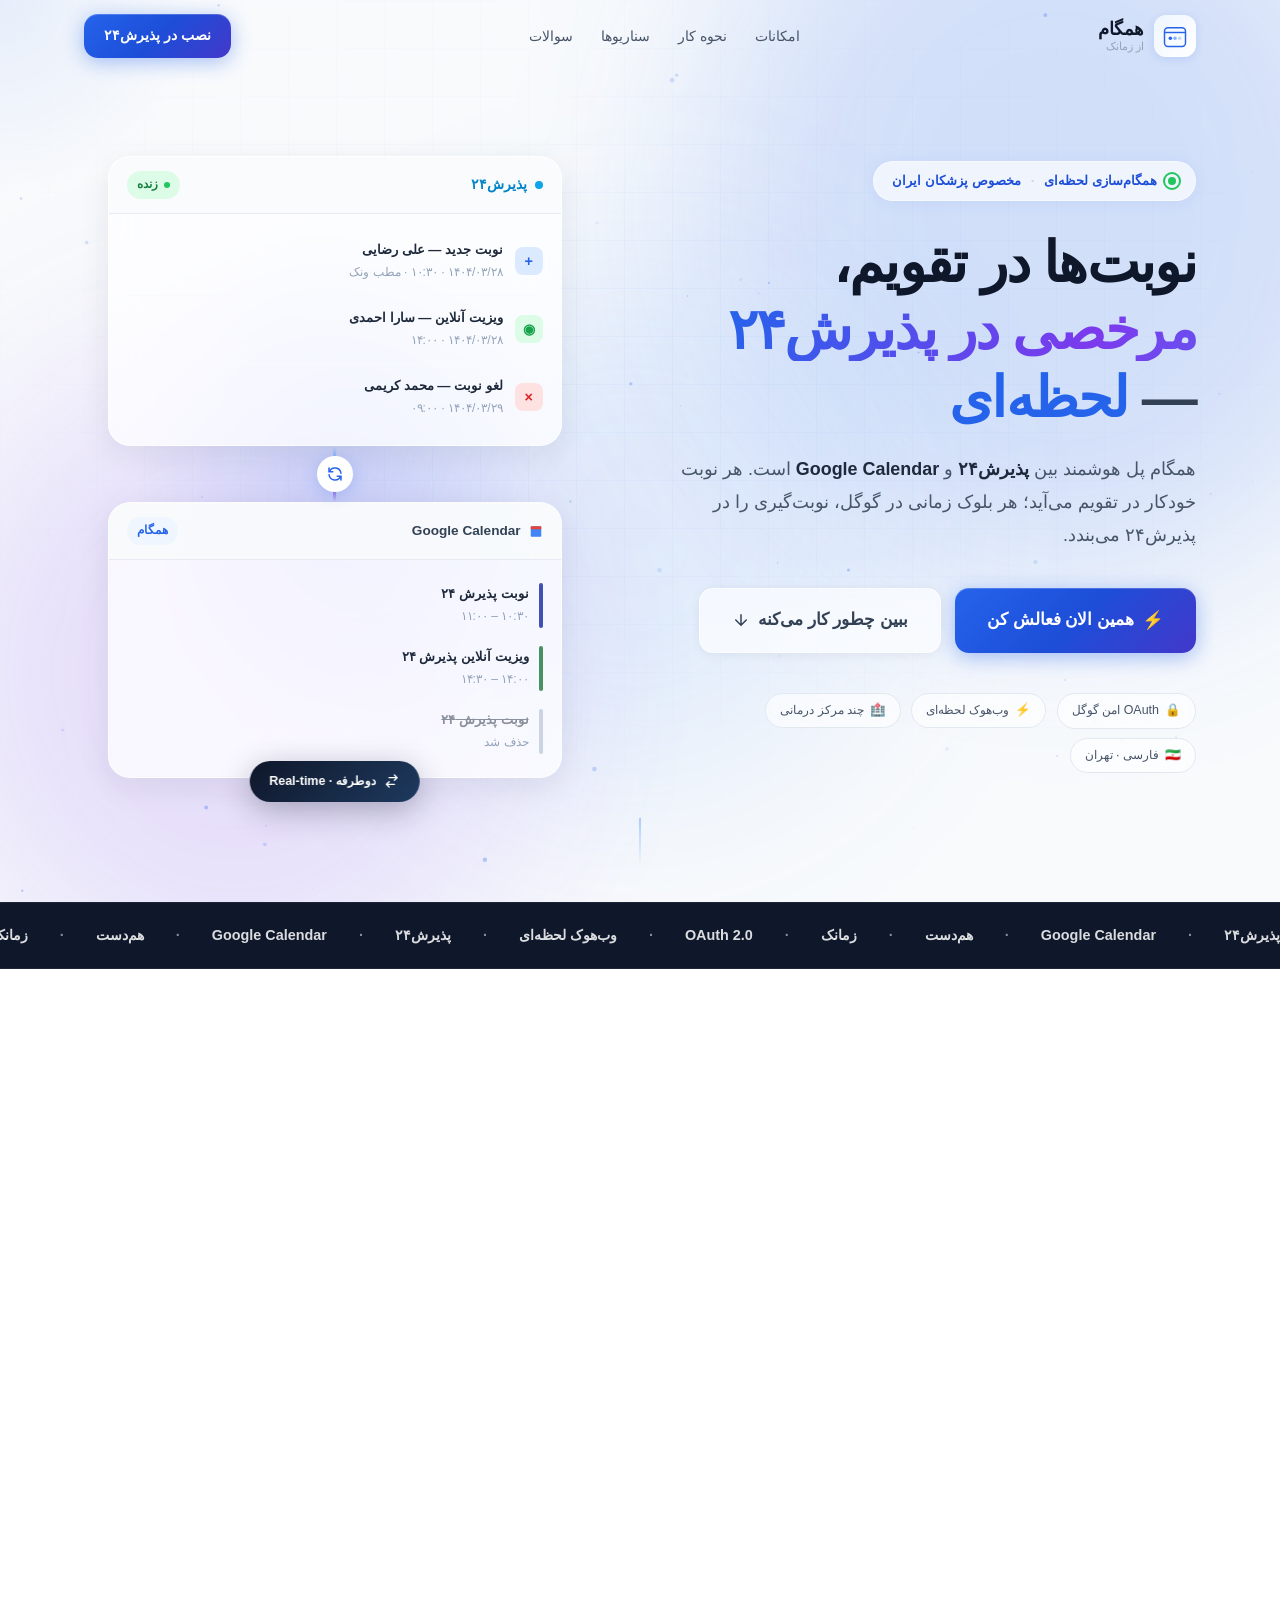
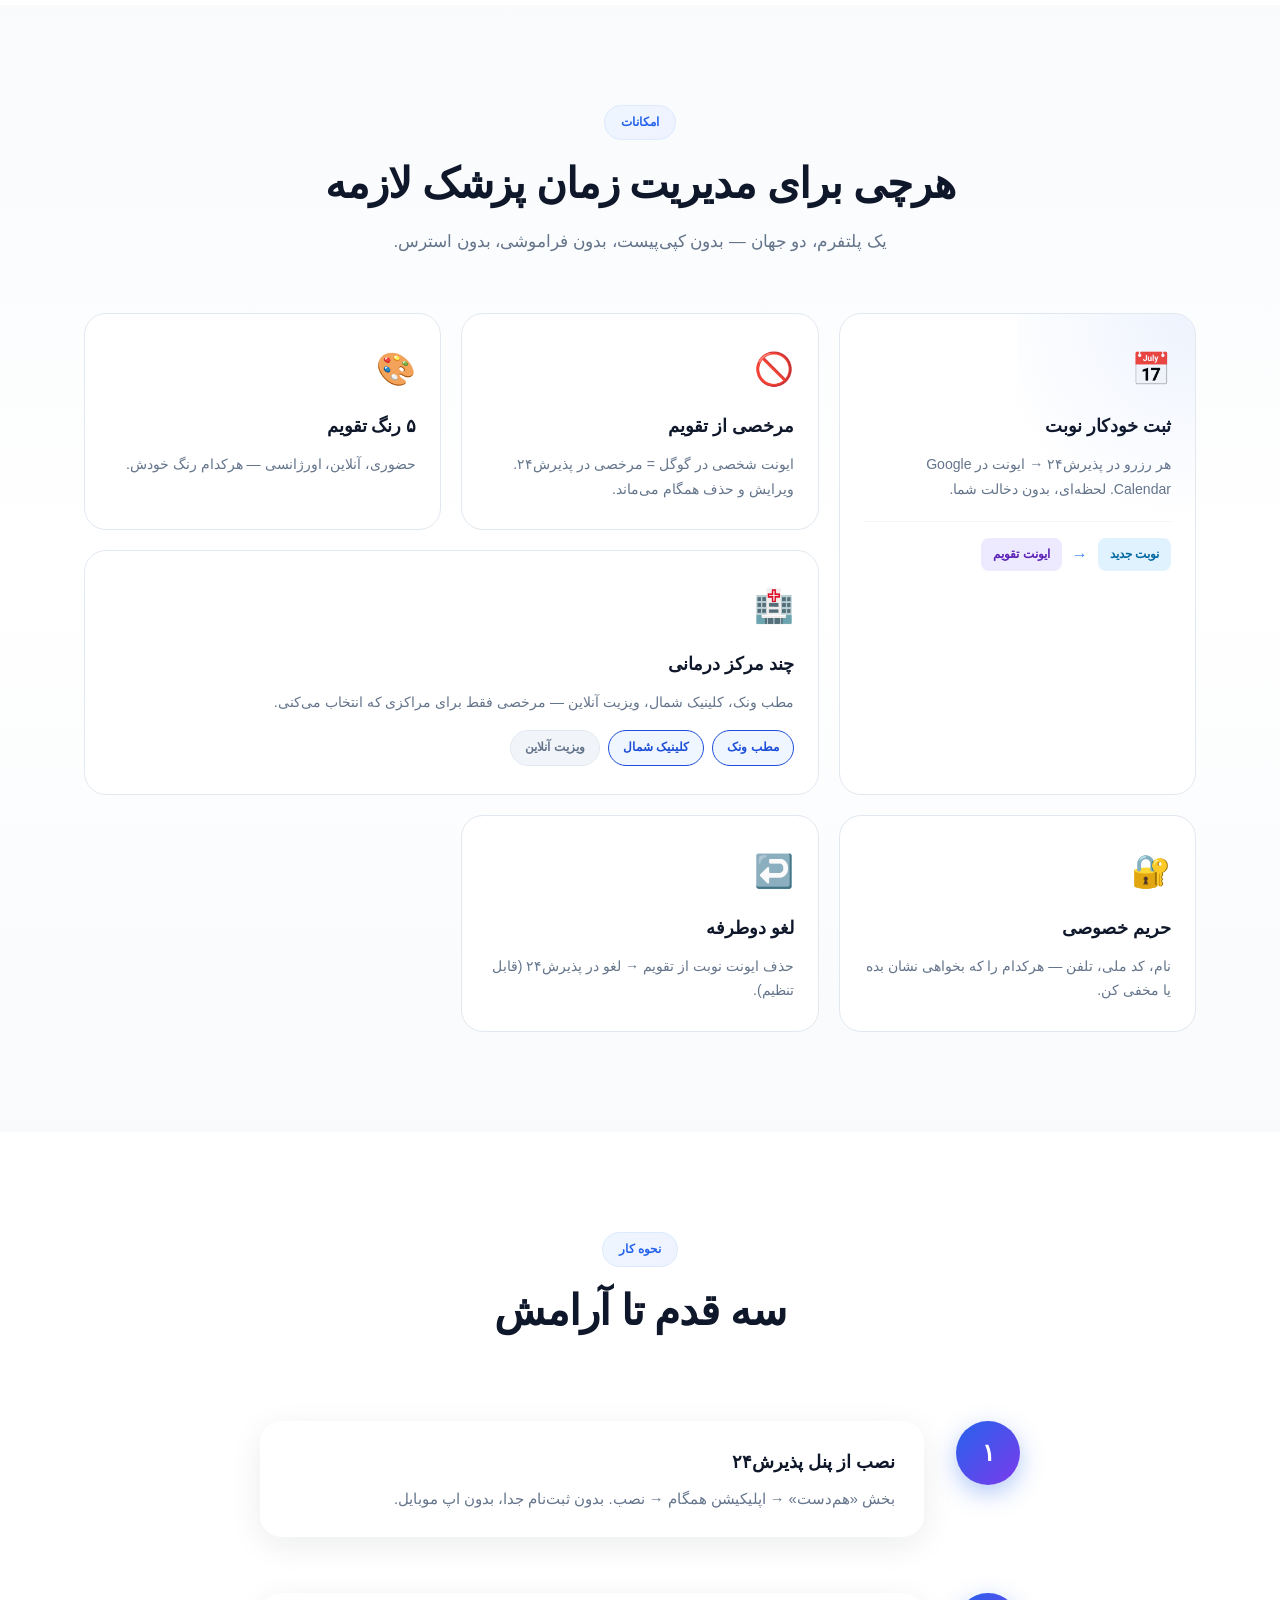
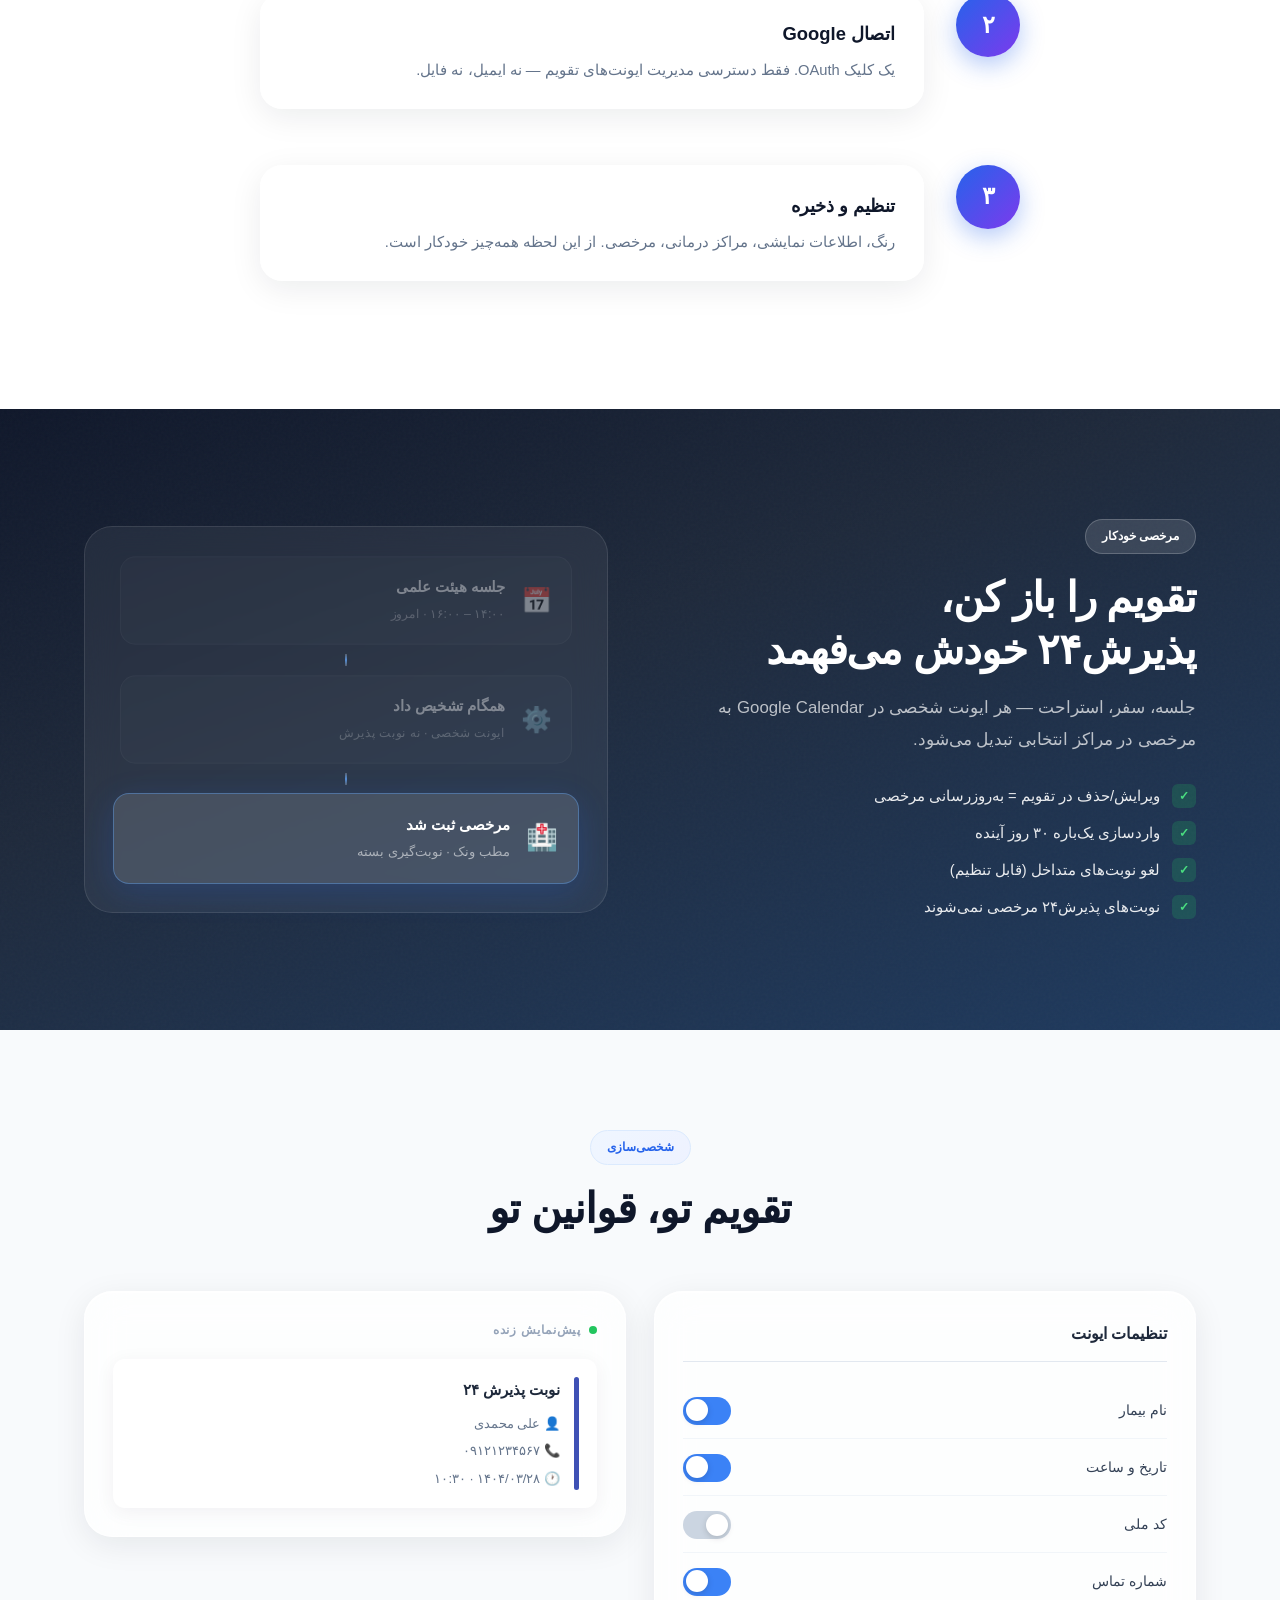
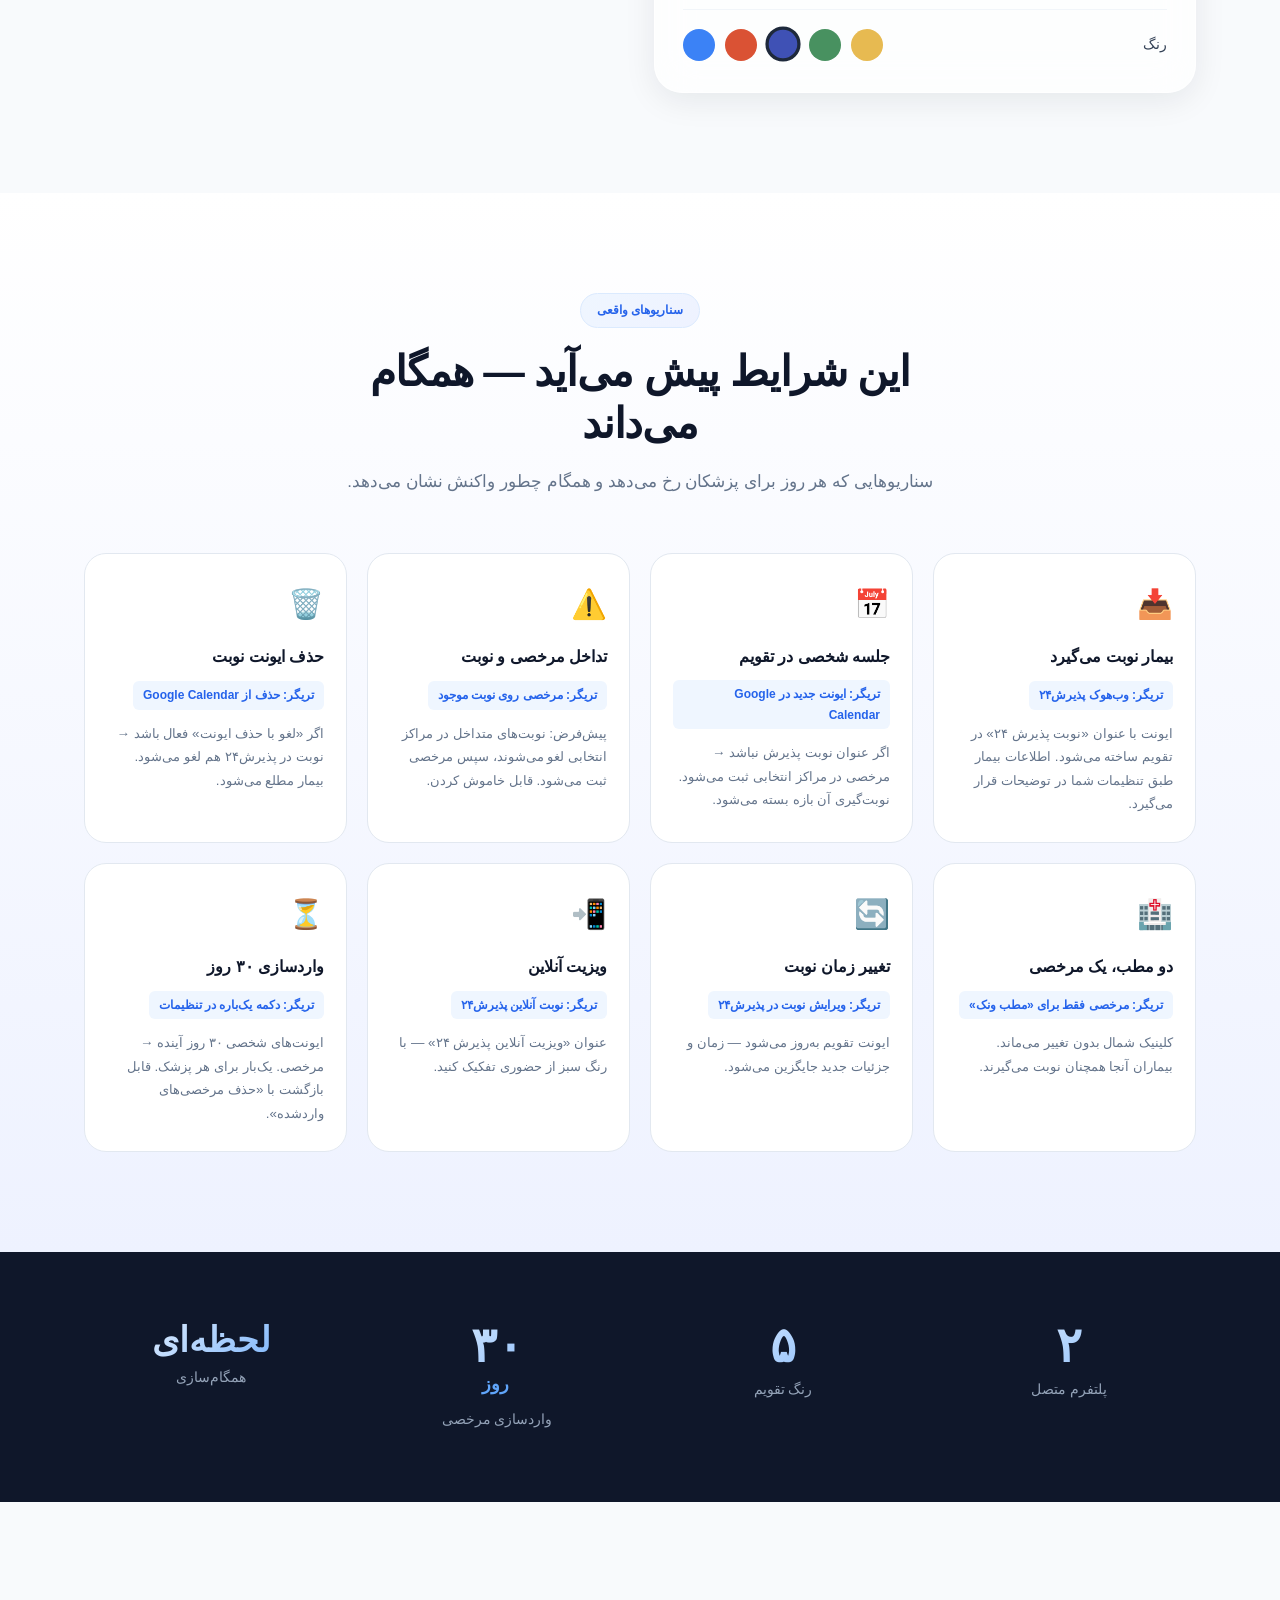
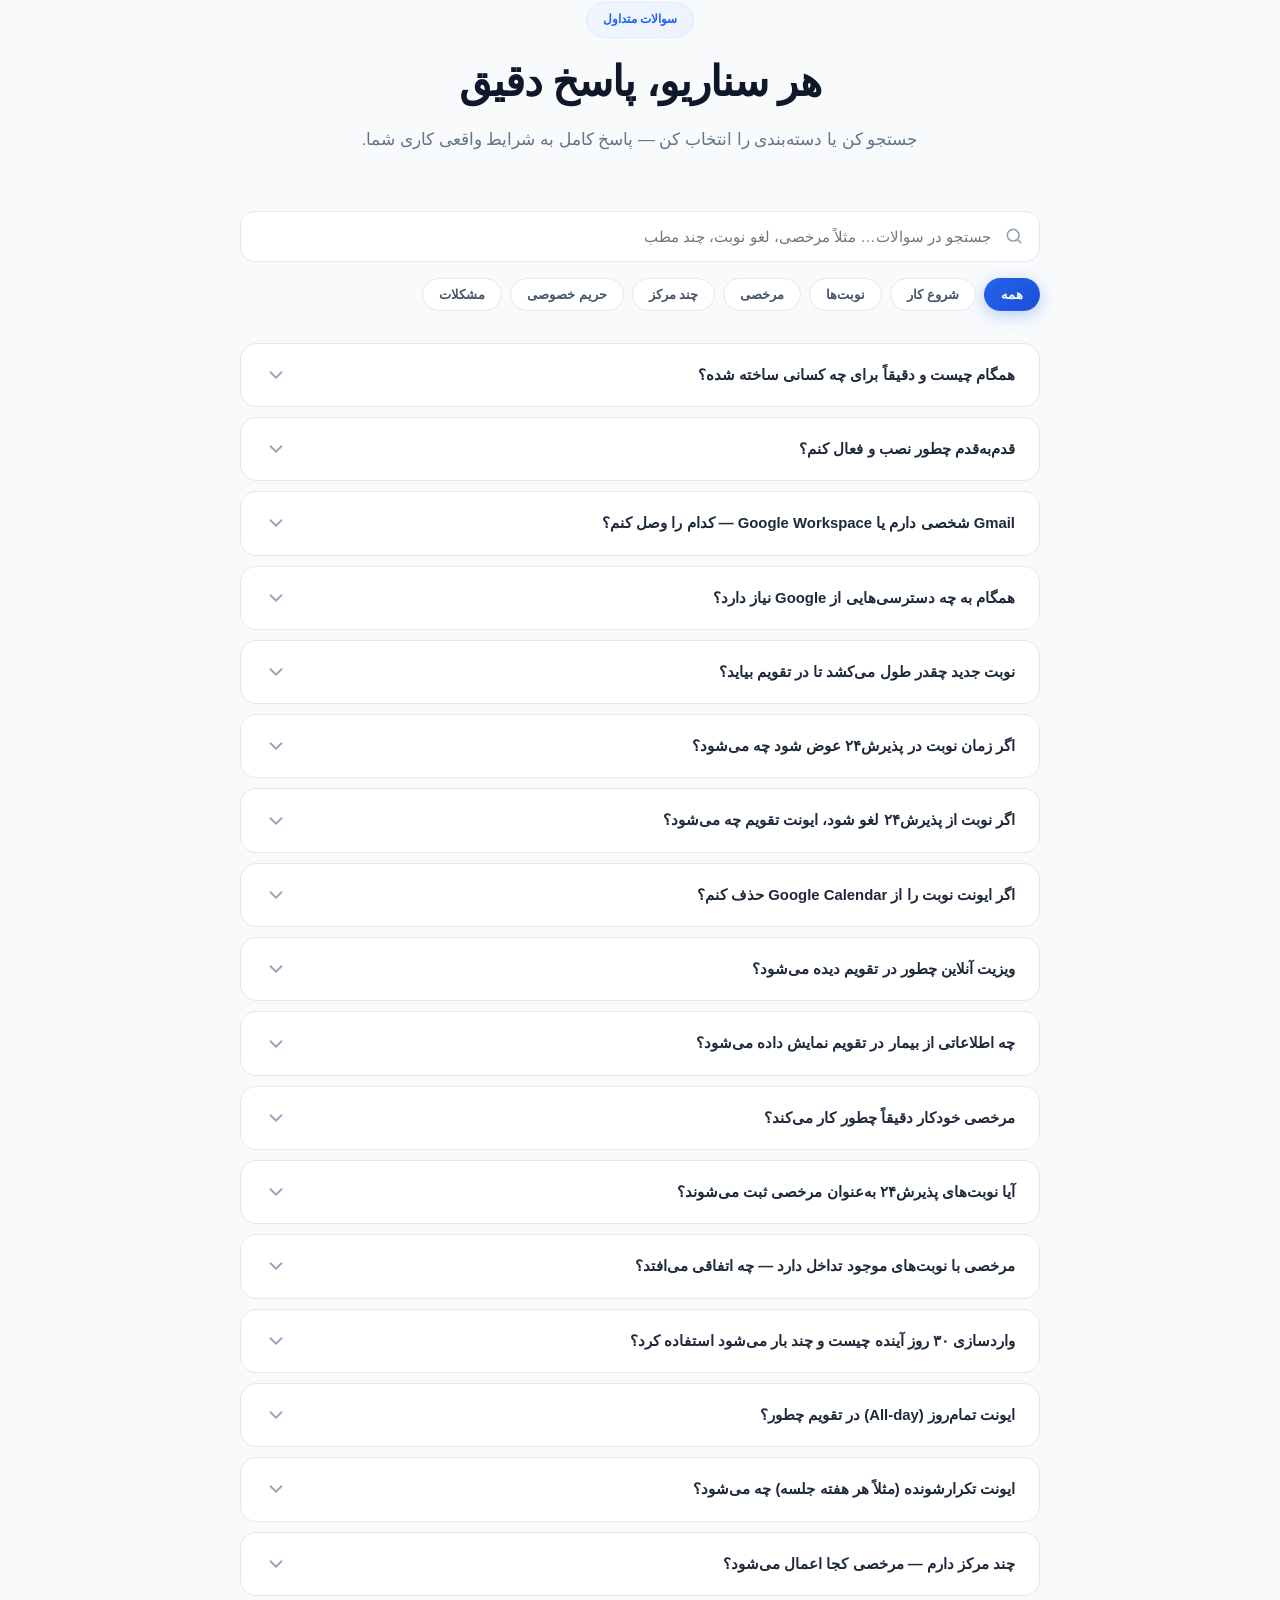
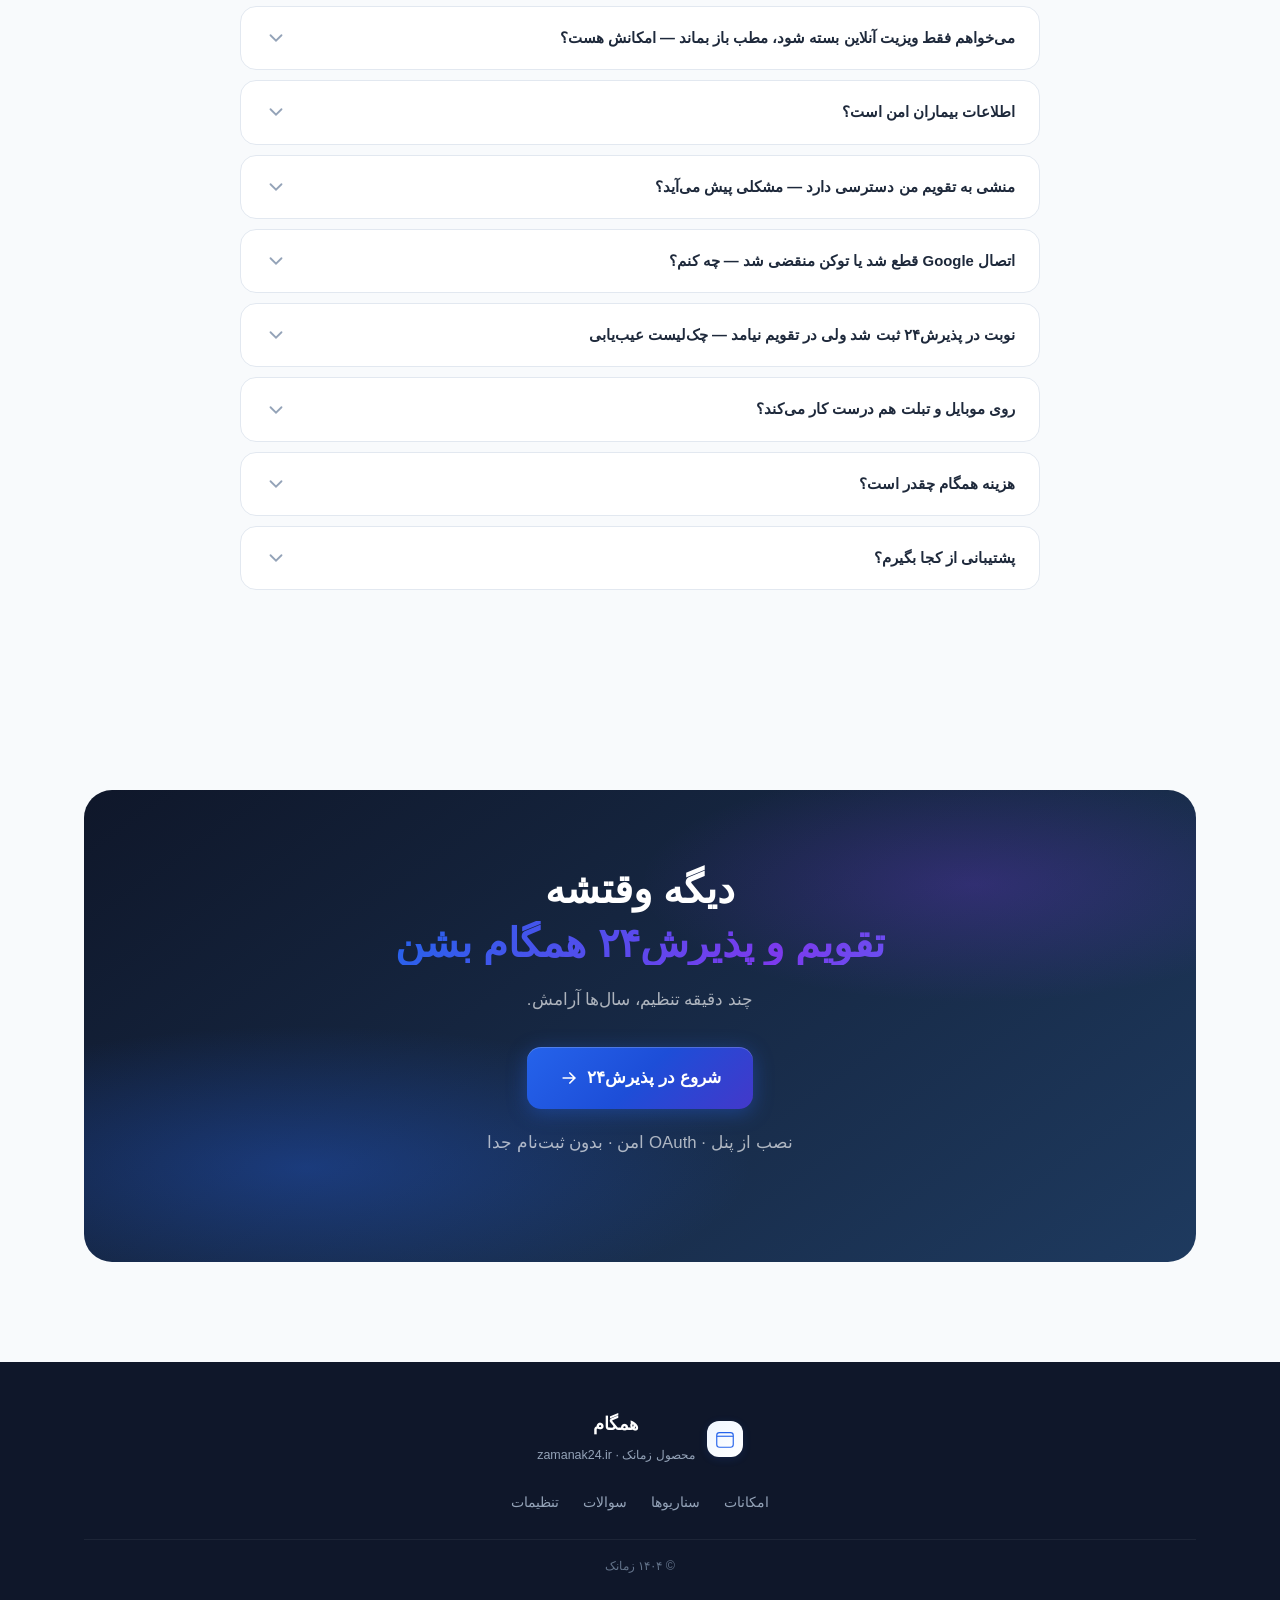
==== commit d314239f: "update" ====
--- a/landing/index.html
+++ b/landing/index.html
@@ -217,17 +217,17 @@
                     <div class="bento__glow"></div>
                     <div class="bento__icon">📅</div>
                     <h3>ثبت خودکار نوبت</h3>
-                    <p>هر رزرو در پذیرش۲۴ → رویداد در Google Calendar. لحظه‌ای، بدون دخالت شما.</p>
+                    <p>هر رزرو در پذیرش۲۴ → ایونت‌ در Google Calendar. لحظه‌ای، بدون دخالت شما.</p>
                     <div class="bento__mini-demo">
                         <span class="mini-pill mini-pill--p24">نوبت جدید</span>
                         <span class="mini-arrow">→</span>
-                        <span class="mini-pill mini-pill--gcal">رویداد تقویم</span>
+                        <span class="mini-pill mini-pill--gcal">ایونت‌ تقویم</span>
                     </div>
                 </article>
                 <article class="bento__card tilt-card reveal reveal--d1" data-tilt>
                     <div class="bento__icon">🚫</div>
                     <h3>مرخصی از تقویم</h3>
-                    <p>رویداد شخصی در گوگل = مرخصی در پذیرش۲۴. ویرایش و حذف همگام می‌ماند.</p>
+                    <p>ایونت‌ شخصی در گوگل = مرخصی در پذیرش۲۴. ویرایش و حذف همگام می‌ماند.</p>
                 </article>
                 <article class="bento__card tilt-card reveal reveal--d2" data-tilt>
                     <div class="bento__icon">🎨</div>
@@ -252,7 +252,7 @@
                 <article class="bento__card tilt-card reveal reveal--d2" data-tilt>
                     <div class="bento__icon">↩️</div>
                     <h3>لغو دوطرفه</h3>
-                    <p>حذف رویداد نوبت از تقویم → لغو در پذیرش۲۴ (قابل تنظیم).</p>
+                    <p>حذف ایونت‌ نوبت از تقویم → لغو در پذیرش۲۴ (قابل تنظیم).</p>
                 </article>
             </div>
         </div>
@@ -277,7 +277,7 @@
                     <div class="timeline__node"><span>۲</span></div>
                     <div class="timeline__card glass-card">
                         <h3>اتصال Google</h3>
-                        <p>یک کلیک OAuth. فقط دسترسی مدیریت رویدادهای تقویم — نه ایمیل، نه فایل.</p>
+                        <p>یک کلیک OAuth. فقط دسترسی مدیریت ایونت‌های تقویم — نه ایمیل، نه فایل.</p>
                     </div>
                 </div>
                 <div class="timeline__step reveal reveal--d2" data-step="3">
@@ -298,7 +298,7 @@
             <div class="vacation__text reveal">
                 <span class="section-tag section-tag--light">مرخصی خودکار</span>
                 <h2 class="section-title section-title--light">تقویم را باز کن،<br>پذیرش۲۴ خودش می‌فهمد</h2>
-                <p class="vacation__desc">جلسه، سفر، استراحت — هر رویداد شخصی در Google Calendar به مرخصی در مراکز انتخابی تبدیل می‌شود.</p>
+                <p class="vacation__desc">جلسه، سفر، استراحت — هر ایونت‌ شخصی در Google Calendar به مرخصی در مراکز انتخابی تبدیل می‌شود.</p>
                 <div class="vacation__features">
                     <div class="vac-feat"><span>✓</span> ویرایش/حذف در تقویم = به‌روزرسانی مرخصی</div>
                     <div class="vac-feat"><span>✓</span> واردسازی یک‌باره ۳۰ روز آینده</div>
@@ -314,7 +314,7 @@
                 <div class="vac-demo__connector"><div class="vac-demo__pulse"></div></div>
                 <div class="vac-demo__step" data-vac="1">
                     <div class="vac-demo__icon">⚙️</div>
-                    <div><strong>همگام تشخیص داد</strong><span>رویداد شخصی · نه نوبت پذیرش</span></div>
+                    <div><strong>همگام تشخیص داد</strong><span>ایونت‌ شخصی · نه نوبت پذیرش</span></div>
                 </div>
                 <div class="vac-demo__connector"><div class="vac-demo__pulse"></div></div>
                 <div class="vac-demo__step" data-vac="2">
@@ -334,7 +334,7 @@
             </div>
             <div class="customize__stage reveal">
                 <div class="customize__controls glass-card">
-                    <h3>تنظیمات رویداد</h3>
+                    <h3>تنظیمات ایونت‌</h3>
                     <label class="ctrl-row"><span>نام بیمار</span><input type="checkbox" class="ctrl-toggle" data-field="name" checked></label>
                     <label class="ctrl-row"><span>تاریخ و ساعت</span><input type="checkbox" class="ctrl-toggle" data-field="datetime" checked></label>
                     <label class="ctrl-row"><span>کد ملی</span><input type="checkbox" class="ctrl-toggle" data-field="nationalId"></label>
@@ -381,12 +381,12 @@
                     <div class="scenario-card__icon">📥</div>
                     <h3>بیمار نوبت می‌گیرد</h3>
                     <p class="scenario-card__trigger">تریگر: وب‌هوک پذیرش۲۴</p>
-                    <p class="scenario-card__result">رویداد با عنوان «نوبت پذیرش ۲۴» در تقویم ساخته می‌شود. اطلاعات بیمار طبق تنظیمات شما در توضیحات قرار می‌گیرد.</p>
+                    <p class="scenario-card__result">ایونت‌ با عنوان «نوبت پذیرش ۲۴» در تقویم ساخته می‌شود. اطلاعات بیمار طبق تنظیمات شما در توضیحات قرار می‌گیرد.</p>
                 </article>
                 <article class="scenario-card reveal reveal--d1" data-scenario>
                     <div class="scenario-card__icon">📅</div>
                     <h3>جلسه شخصی در تقویم</h3>
-                    <p class="scenario-card__trigger">تریگر: رویداد جدید در Google Calendar</p>
+                    <p class="scenario-card__trigger">تریگر: ایونت‌ جدید در Google Calendar</p>
                     <p class="scenario-card__result">اگر عنوان نوبت پذیرش نباشد → مرخصی در مراکز انتخابی ثبت می‌شود. نوبت‌گیری آن بازه بسته می‌شود.</p>
                 </article>
                 <article class="scenario-card reveal reveal--d2" data-scenario>
@@ -397,9 +397,9 @@
                 </article>
                 <article class="scenario-card reveal" data-scenario>
                     <div class="scenario-card__icon">🗑️</div>
-                    <h3>حذف رویداد نوبت</h3>
+                    <h3>حذف ایونت‌ نوبت</h3>
                     <p class="scenario-card__trigger">تریگر: حذف از Google Calendar</p>
-                    <p class="scenario-card__result">اگر «لغو با حذف رویداد» فعال باشد → نوبت در پذیرش۲۴ هم لغو می‌شود. بیمار مطلع می‌شود.</p>
+                    <p class="scenario-card__result">اگر «لغو با حذف ایونت‌» فعال باشد → نوبت در پذیرش۲۴ هم لغو می‌شود. بیمار مطلع می‌شود.</p>
                 </article>
                 <article class="scenario-card reveal reveal--d1" data-scenario>
                     <div class="scenario-card__icon">🏥</div>
@@ -411,7 +411,7 @@
                     <div class="scenario-card__icon">🔄</div>
                     <h3>تغییر زمان نوبت</h3>
                     <p class="scenario-card__trigger">تریگر: ویرایش نوبت در پذیرش۲۴</p>
-                    <p class="scenario-card__result">رویداد تقویم به‌روز می‌شود — زمان و جزئیات جدید جایگزین می‌شود.</p>
+                    <p class="scenario-card__result">ایونت‌ تقویم به‌روز می‌شود — زمان و جزئیات جدید جایگزین می‌شود.</p>
                 </article>
                 <article class="scenario-card reveal" data-scenario>
                     <div class="scenario-card__icon">📲</div>
@@ -423,7 +423,7 @@
                     <div class="scenario-card__icon">⏳</div>
                     <h3>واردسازی ۳۰ روز</h3>
                     <p class="scenario-card__trigger">تریگر: دکمه یک‌باره در تنظیمات</p>
-                    <p class="scenario-card__result">رویدادهای شخصی ۳۰ روز آینده → مرخصی. یک‌بار برای هر پزشک. قابل بازگشت با «حذف مرخصی‌های واردشده».</p>
+                    <p class="scenario-card__result">ایونت‌های شخصی ۳۰ روز آینده → مرخصی. یک‌بار برای هر پزشک. قابل بازگشت با «حذف مرخصی‌های واردشده».</p>
                 </article>
             </div>
         </div>
@@ -499,7 +499,7 @@
                 <details class="faq-item reveal" data-cat="start" data-keywords="دسترسی oauth calendar.events امنیت">
                     <summary><span class="faq-item__q">همگام به چه دسترسی‌هایی از Google نیاز دارد؟</span><svg class="faq-chevron" viewBox="0 0 24 24" fill="none"><path d="M6 9l6 6 6-6" stroke="currentColor" stroke-width="2" stroke-linecap="round"/></svg></summary>
                     <div class="faq-item__body">
-                        <p>فقط <strong>مدیریت رویدادهای تقویم</strong> (<code>calendar.events</code>) — برای ساخت، ویرایش و حذف رویدادهای نوبت و شنیدن تغییرات مرخصی.</p>
+                        <p>فقط <strong>مدیریت ایونت‌های تقویم</strong> (<code>calendar.events</code>) — برای ساخت، ویرایش و حذف ایونت‌های نوبت و شنیدن تغییرات مرخصی.</p>
                         <p>به ایمیل، Drive، Contacts یا سایر سرویس‌های گوگل دسترسی ندارد. اتصال استاندارد OAuth 2.0 است.</p>
                     </div>
                 </details>
@@ -507,29 +507,29 @@
                 <details class="faq-item reveal" data-cat="appointments" data-keywords="نوبت جدید سرعت لحظه‌ای webhook">
                     <summary><span class="faq-item__q">نوبت جدید چقدر طول می‌کشد تا در تقویم بیاید؟</span><svg class="faq-chevron" viewBox="0 0 24 24" fill="none"><path d="M6 9l6 6 6-6" stroke="currentColor" stroke-width="2" stroke-linecap="round"/></svg></summary>
                     <div class="faq-item__body">
-                        <p><strong>معمولاً چند ثانیه.</strong> به محض ثبت نوبت، پذیرش۲۴ وب‌هوک می‌فرستد و همگام رویداد را در Google Calendar می‌سازد. نیازی به رفرش دستی نیست — تقویم گوگل خودش به‌روز می‌شود.</p>
+                        <p><strong>معمولاً چند ثانیه.</strong> به محض ثبت نوبت، پذیرش۲۴ وب‌هوک می‌فرستد و همگام ایونت‌ را در Google Calendar می‌سازد. نیازی به رفرش دستی نیست — تقویم گوگل خودش به‌روز می‌شود.</p>
                     </div>
                 </details>
 
                 <details class="faq-item reveal" data-cat="appointments" data-keywords="ویرایش نوبت تغییر زمان">
                     <summary><span class="faq-item__q">اگر زمان نوبت در پذیرش۲۴ عوض شود چه می‌شود؟</span><svg class="faq-chevron" viewBox="0 0 24 24" fill="none"><path d="M6 9l6 6 6-6" stroke="currentColor" stroke-width="2" stroke-linecap="round"/></svg></summary>
                     <div class="faq-item__body">
-                        <p>همگام رویداد مربوطه در تقویم را <strong>به‌روزرسانی</strong> می‌کند — ساعت جدید و جزئیات تازه جایگزین می‌شود. نیازی به ساخت رویداد جدید یا حذف دستی نیست.</p>
+                        <p>همگام ایونت‌ مربوطه در تقویم را <strong>به‌روزرسانی</strong> می‌کند — ساعت جدید و جزئیات تازه جایگزین می‌شود. نیازی به ساخت ایونت‌ جدید یا حذف دستی نیست.</p>
                     </div>
                 </details>
 
                 <details class="faq-item reveal" data-cat="appointments" data-keywords="لغو نوبت پذیرش۲۴">
-                    <summary><span class="faq-item__q">اگر نوبت از پذیرش۲۴ لغو شود، رویداد تقویم چه می‌شود؟</span><svg class="faq-chevron" viewBox="0 0 24 24" fill="none"><path d="M6 9l6 6 6-6" stroke="currentColor" stroke-width="2" stroke-linecap="round"/></svg></summary>
-                    <div class="faq-item__body">
-                        <p>رویداد مربوطه در Google Calendar <strong>حذف یا به‌روز</strong> می‌شود تا با وضعیت پذیرش۲۴ هماهنگ بماند. دیگر رویداد «شبح» در تقویم نمی‌ماند.</p>
+                    <summary><span class="faq-item__q">اگر نوبت از پذیرش۲۴ لغو شود، ایونت‌ تقویم چه می‌شود؟</span><svg class="faq-chevron" viewBox="0 0 24 24" fill="none"><path d="M6 9l6 6 6-6" stroke="currentColor" stroke-width="2" stroke-linecap="round"/></svg></summary>
+                    <div class="faq-item__body">
+                        <p>ایونت‌ مربوطه در Google Calendar <strong>حذف یا به‌روز</strong> می‌شود تا با وضعیت پذیرش۲۴ هماهنگ بماند. دیگر ایونت‌ «شبح» در تقویم نمی‌ماند.</p>
                     </div>
                 </details>
 
                 <details class="faq-item reveal" data-cat="appointments" data-keywords="حذف تقویم لغو">
-                    <summary><span class="faq-item__q">اگر رویداد نوبت را از Google Calendar حذف کنم؟</span><svg class="faq-chevron" viewBox="0 0 24 24" fill="none"><path d="M6 9l6 6 6-6" stroke="currentColor" stroke-width="2" stroke-linecap="round"/></svg></summary>
-                    <div class="faq-item__body">
-                        <p>اگر گزینه <strong>«لغو نوبت با حذف رویداد»</strong> روشن باشد → نوبت در پذیرش۲۴ هم <strong>لغو</strong> می‌شود.</p>
-                        <p>اگر خاموش باشد → فقط رویداد تقویم حذف می‌شود و نوبت پذیرش۲۴ سر جایش می‌ماند. این رفتار را خودتان انتخاب می‌کنید.</p>
+                    <summary><span class="faq-item__q">اگر ایونت‌ نوبت را از Google Calendar حذف کنم؟</span><svg class="faq-chevron" viewBox="0 0 24 24" fill="none"><path d="M6 9l6 6 6-6" stroke="currentColor" stroke-width="2" stroke-linecap="round"/></svg></summary>
+                    <div class="faq-item__body">
+                        <p>اگر گزینه <strong>«لغو نوبت با حذف ایونت‌»</strong> روشن باشد → نوبت در پذیرش۲۴ هم <strong>لغو</strong> می‌شود.</p>
+                        <p>اگر خاموش باشد → فقط ایونت‌ تقویم حذف می‌شود و نوبت پذیرش۲۴ سر جایش می‌ماند. این رفتار را خودتان انتخاب می‌کنید.</p>
                     </div>
                 </details>
 
@@ -560,9 +560,9 @@
                         <ol>
                             <li>«ثبت خودکار مرخصی» را در تنظیمات فعال کنید.</li>
                             <li>مراکز درمانی هدف را انتخاب کنید.</li>
-                            <li>رویداد شخصی در Google Calendar بسازید (مثلاً «جلسه»، «سفر»).</li>
+                            <li>ایونت‌ شخصی در Google Calendar بسازید (مثلاً «جلسه»، «سفر»).</li>
                             <li>همگام همان بازه را به‌عنوان <strong>مرخصی</strong> در پذیرش۲۴ ثبت می‌کند.</li>
-                            <li>ویرایش یا حذف رویداد → مرخصی هم به‌روز یا حذف می‌شود.</li>
+                            <li>ویرایش یا حذف ایونت‌ → مرخصی هم به‌روز یا حذف می‌شود.</li>
                         </ol>
                     </div>
                 </details>
@@ -570,7 +570,7 @@
                 <details class="faq-item reveal" data-cat="vacation" data-keywords="نوبت پذیرش مرخصی نمی‌شود">
                     <summary><span class="faq-item__q">آیا نوبت‌های پذیرش۲۴ به‌عنوان مرخصی ثبت می‌شوند؟</span><svg class="faq-chevron" viewBox="0 0 24 24" fill="none"><path d="M6 9l6 6 6-6" stroke="currentColor" stroke-width="2" stroke-linecap="round"/></svg></summary>
                     <div class="faq-item__body">
-                        <p><strong>خیر.</strong> رویدادهایی که همگام برای نوبت می‌سازد — «نوبت پذیرش ۲۴»، «ویزیت آنلاین پذیرش ۲۴» و مشابه — <strong>مرخصی حساب نمی‌شوند</strong>. فقط رویدادهای شخصی شما (بدون این عناوین) مرخصی می‌شوند.</p>
+                        <p><strong>خیر.</strong> ایونت‌هایی که همگام برای نوبت می‌سازد — «نوبت پذیرش ۲۴»، «ویزیت آنلاین پذیرش ۲۴» و مشابه — <strong>مرخصی حساب نمی‌شوند</strong>. فقط ایونت‌های شخصی شما (بدون این عناوین) مرخصی می‌شوند.</p>
                     </div>
                 </details>
 
@@ -586,26 +586,26 @@
                 <details class="faq-item reveal" data-cat="vacation" data-keywords="۳۰ روز واردسازی backfill">
                     <summary><span class="faq-item__q">واردسازی ۳۰ روز آینده چیست و چند بار می‌شود استفاده کرد؟</span><svg class="faq-chevron" viewBox="0 0 24 24" fill="none"><path d="M6 9l6 6 6-6" stroke="currentColor" stroke-width="2" stroke-linecap="round"/></svg></summary>
                     <div class="faq-item__body">
-                        <p>اگر از قبل رویداد شخصی در تقویم دارید، با یک کلیک همه را برای ۳۰ روز آینده به مرخصی تبدیل می‌کند.</p>
+                        <p>اگر از قبل ایونت‌ شخصی در تقویم دارید، با یک کلیک همه را برای ۳۰ روز آینده به مرخصی تبدیل می‌کند.</p>
                         <ul>
                             <li><strong>یک‌بار</strong> برای هر پزشک (قفل دائمی بعد از استفاده)</li>
-                            <li>فقط رویدادهای <strong>شخصی</strong> — نه نوبت‌های پذیرش</li>
+                            <li>فقط ایونت‌های <strong>شخصی</strong> — نه نوبت‌های پذیرش</li>
                             <li>با «حذف مرخصی‌های واردشده» می‌توانید برگردانید</li>
                         </ul>
                     </div>
                 </details>
 
-                <details class="faq-item reveal" data-cat="vacation" data-keywords="تمام روز all-day رویداد">
-                    <summary><span class="faq-item__q">رویداد تمام‌روز (All-day) در تقویم چطور؟</span><svg class="faq-chevron" viewBox="0 0 24 24" fill="none"><path d="M6 9l6 6 6-6" stroke="currentColor" stroke-width="2" stroke-linecap="round"/></svg></summary>
-                    <div class="faq-item__body">
-                        <p>رویدادهای تمام‌روز شخصی هم می‌توانند به مرخصی تبدیل شوند — مثلاً «سفر کاری» یا «تعطیل». شرط همان است: عنوان نوبت پذیرش نباشد و رویداد تأییدشده باشد.</p>
+                <details class="faq-item reveal" data-cat="vacation" data-keywords="تمام روز all-day ایونت‌">
+                    <summary><span class="faq-item__q">ایونت‌ تمام‌روز (All-day) در تقویم چطور؟</span><svg class="faq-chevron" viewBox="0 0 24 24" fill="none"><path d="M6 9l6 6 6-6" stroke="currentColor" stroke-width="2" stroke-linecap="round"/></svg></summary>
+                    <div class="faq-item__body">
+                        <p>ایونت‌های تمام‌روز شخصی هم می‌توانند به مرخصی تبدیل شوند — مثلاً «سفر کاری» یا «تعطیل». شرط همان است: عنوان نوبت پذیرش نباشد و ایونت‌ تأییدشده باشد.</p>
                     </div>
                 </details>
 
                 <details class="faq-item reveal" data-cat="vacation" data-keywords="تکرار شونده recurring">
-                    <summary><span class="faq-item__q">رویداد تکرارشونده (مثلاً هر هفته جلسه) چه می‌شود؟</span><svg class="faq-chevron" viewBox="0 0 24 24" fill="none"><path d="M6 9l6 6 6-6" stroke="currentColor" stroke-width="2" stroke-linecap="round"/></svg></summary>
-                    <div class="faq-item__body">
-                        <p>هر بار که یک نمونه از رویداد تکرارشونده ایجاد یا تغییر کند، همگام آن بازه را پردازش می‌کند. برای جلسات هفتگی ثابت، مرخصی‌های متناظر در پذیرش۲۴ ثبت می‌شوند — بدون ثبت دستی هر هفته.</p>
+                    <summary><span class="faq-item__q">ایونت‌ تکرارشونده (مثلاً هر هفته جلسه) چه می‌شود؟</span><svg class="faq-chevron" viewBox="0 0 24 24" fill="none"><path d="M6 9l6 6 6-6" stroke="currentColor" stroke-width="2" stroke-linecap="round"/></svg></summary>
+                    <div class="faq-item__body">
+                        <p>هر بار که یک نمونه از ایونت‌ تکرارشونده ایجاد یا تغییر کند، همگام آن بازه را پردازش می‌کند. برای جلسات هفتگی ثابت، مرخصی‌های متناظر در پذیرش۲۴ ثبت می‌شوند — بدون ثبت دستی هر هفته.</p>
                     </div>
                 </details>
 
@@ -627,7 +627,7 @@
                 <details class="faq-item reveal" data-cat="privacy" data-keywords="امنیت حریم بیمار oauth">
                     <summary><span class="faq-item__q">اطلاعات بیماران امن است؟</span><svg class="faq-chevron" viewBox="0 0 24 24" fill="none"><path d="M6 9l6 6 6-6" stroke="currentColor" stroke-width="2" stroke-linecap="round"/></svg></summary>
                     <div class="faq-item__body">
-                        <p>همگام فقط اطلاعاتی را که <strong>شما</strong> برای نمایش در تقویم انتخاب کرده‌اید در رویداد Google قرار می‌دهد. اتصال OAuth استاندارد است؛ توکن‌ها امن ذخیره می‌شوند.</p>
+                        <p>همگام فقط اطلاعاتی را که <strong>شما</strong> برای نمایش در تقویم انتخاب کرده‌اید در ایونت‌ Google قرار می‌دهد. اتصال OAuth استاندارد است؛ توکن‌ها امن ذخیره می‌شوند.</p>
                         <p>اگر تقویم را با منشی به اشتراک می‌گذارید، فیلدهای حساس را خاموش کنید.</p>
                     </div>
                 </details>
@@ -635,14 +635,14 @@
                 <details class="faq-item reveal" data-cat="privacy" data-keywords="منشی دسترسی تقویم مشترک">
                     <summary><span class="faq-item__q">منشی به تقویم من دسترسی دارد — مشکلی پیش می‌آید؟</span><svg class="faq-chevron" viewBox="0 0 24 24" fill="none"><path d="M6 9l6 6 6-6" stroke="currentColor" stroke-width="2" stroke-linecap="round"/></svg></summary>
                     <div class="faq-item__body">
-                        <p>همگام روی همان تقویمی کار می‌کند که وصل کرده‌اید. منشی رویدادها را می‌بیند — مثل همیشه. برای محدود کردن اطلاعات بیمار در توضیحات رویداد، فیلدهای نام/کد ملی/تلفن را در تنظیمات همگام خاموش کنید.</p>
+                        <p>همگام روی همان تقویمی کار می‌کند که وصل کرده‌اید. منشی ایونت‌ها را می‌بیند — مثل همیشه. برای محدود کردن اطلاعات بیمار در توضیحات ایونت‌، فیلدهای نام/کد ملی/تلفن را در تنظیمات همگام خاموش کنید.</p>
                     </div>
                 </details>
 
                 <details class="faq-item reveal" data-cat="issues" data-keywords="قطع اتصال google">
                     <summary><span class="faq-item__q">اتصال Google قطع شد یا توکن منقضی شد — چه کنم؟</span><svg class="faq-chevron" viewBox="0 0 24 24" fill="none"><path d="M6 9l6 6 6-6" stroke="currentColor" stroke-width="2" stroke-linecap="round"/></svg></summary>
                     <div class="faq-item__body">
-                        <p>وارد تنظیمات همگام شوید و دوباره <strong>حساب Google را متصل</strong> کنید. معمولاً یک کلیک OAuth کافی است. رویدادهای قبلی در تقویم باقی می‌مانند؛ فقط تا زمان اتصال مجدد، همگام‌سازی جدید انجام نمی‌شود.</p>
+                        <p>وارد تنظیمات همگام شوید و دوباره <strong>حساب Google را متصل</strong> کنید. معمولاً یک کلیک OAuth کافی است. ایونت‌های قبلی در تقویم باقی می‌مانند؛ فقط تا زمان اتصال مجدد، همگام‌سازی جدید انجام نمی‌شود.</p>
                     </div>
                 </details>
 
